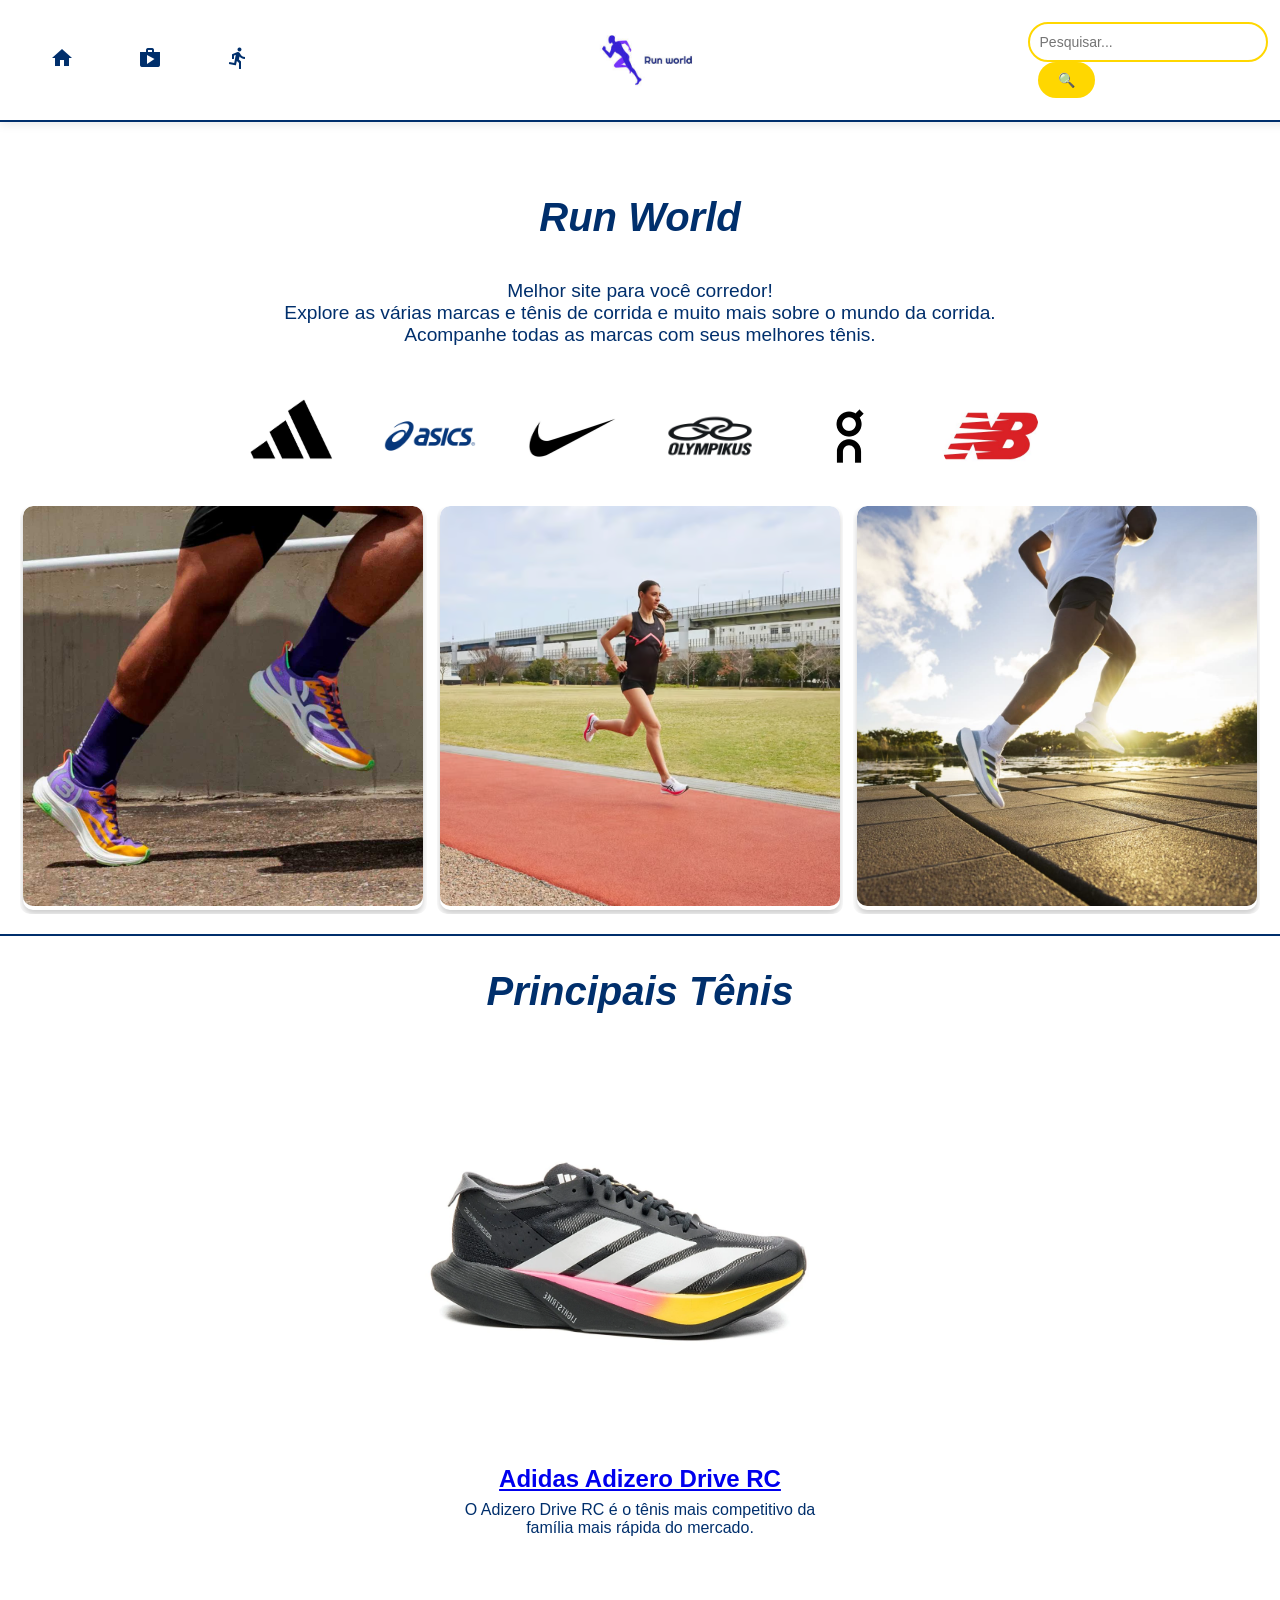
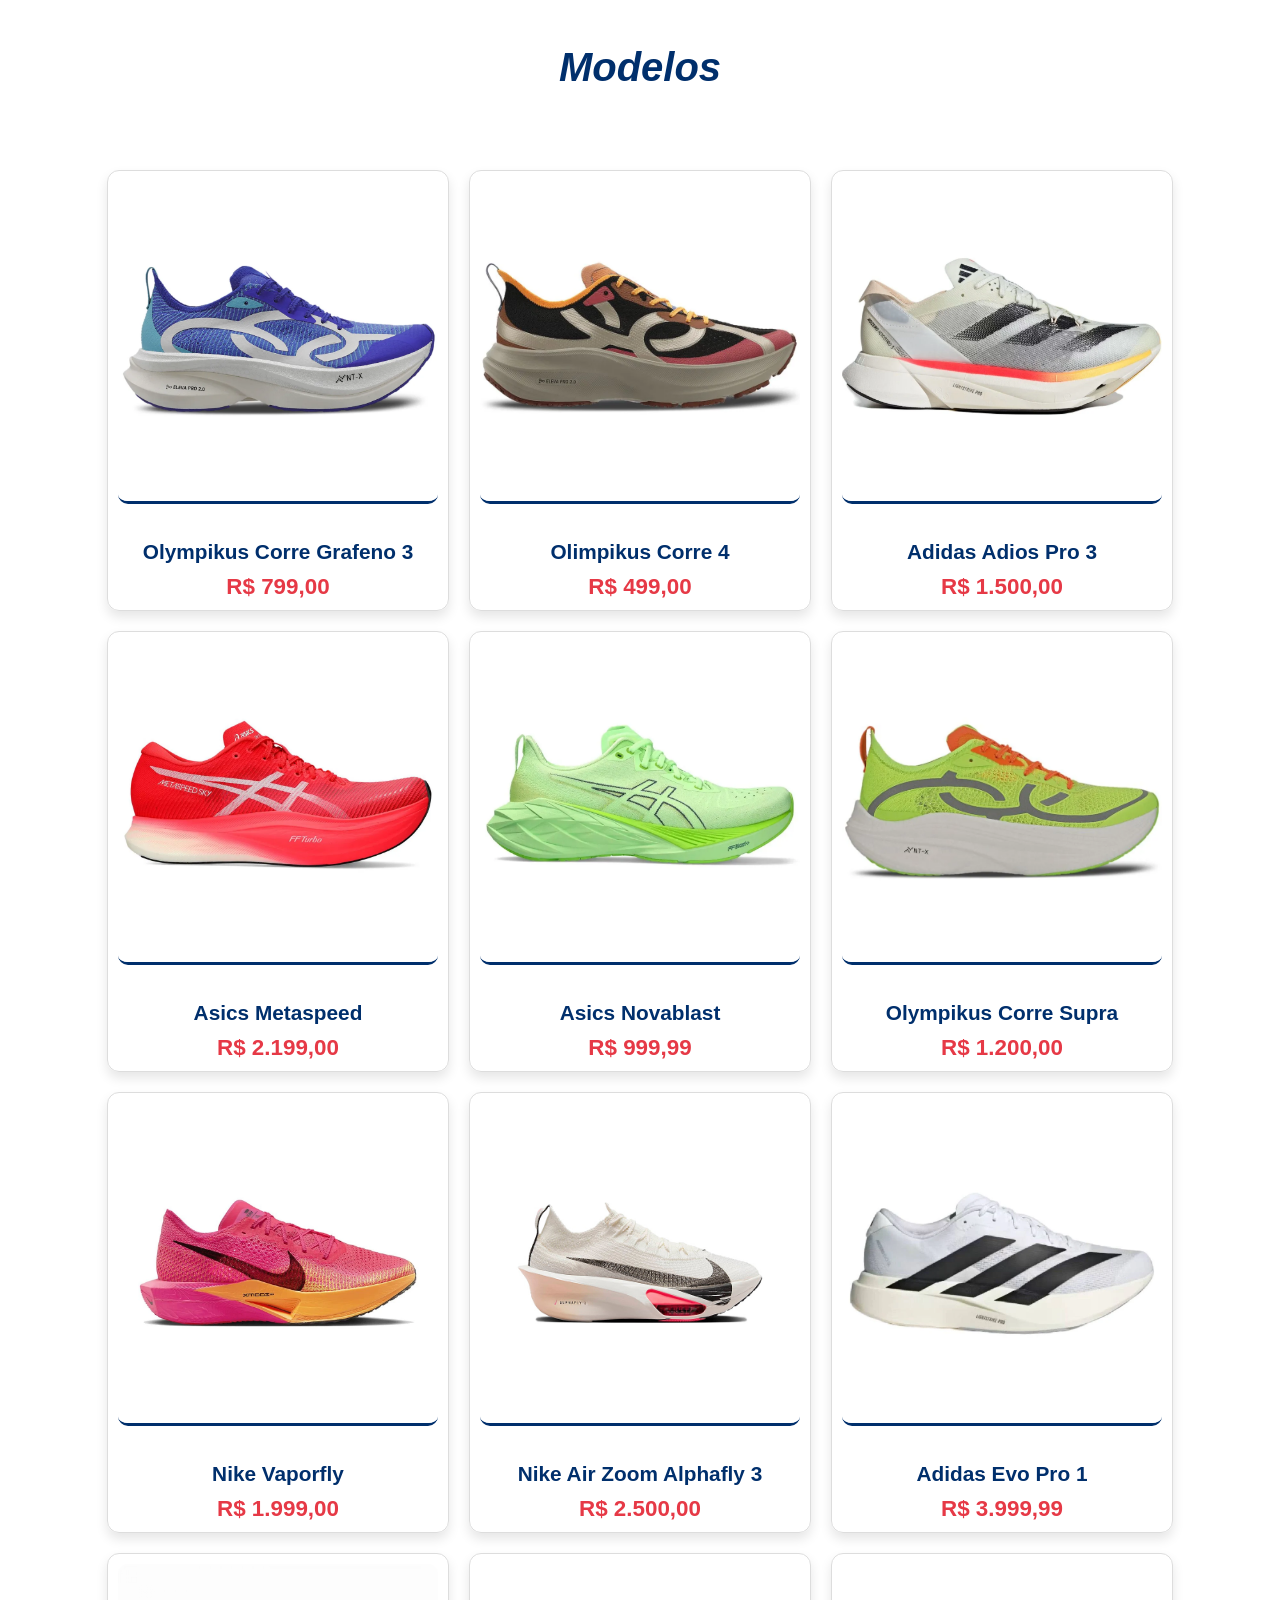
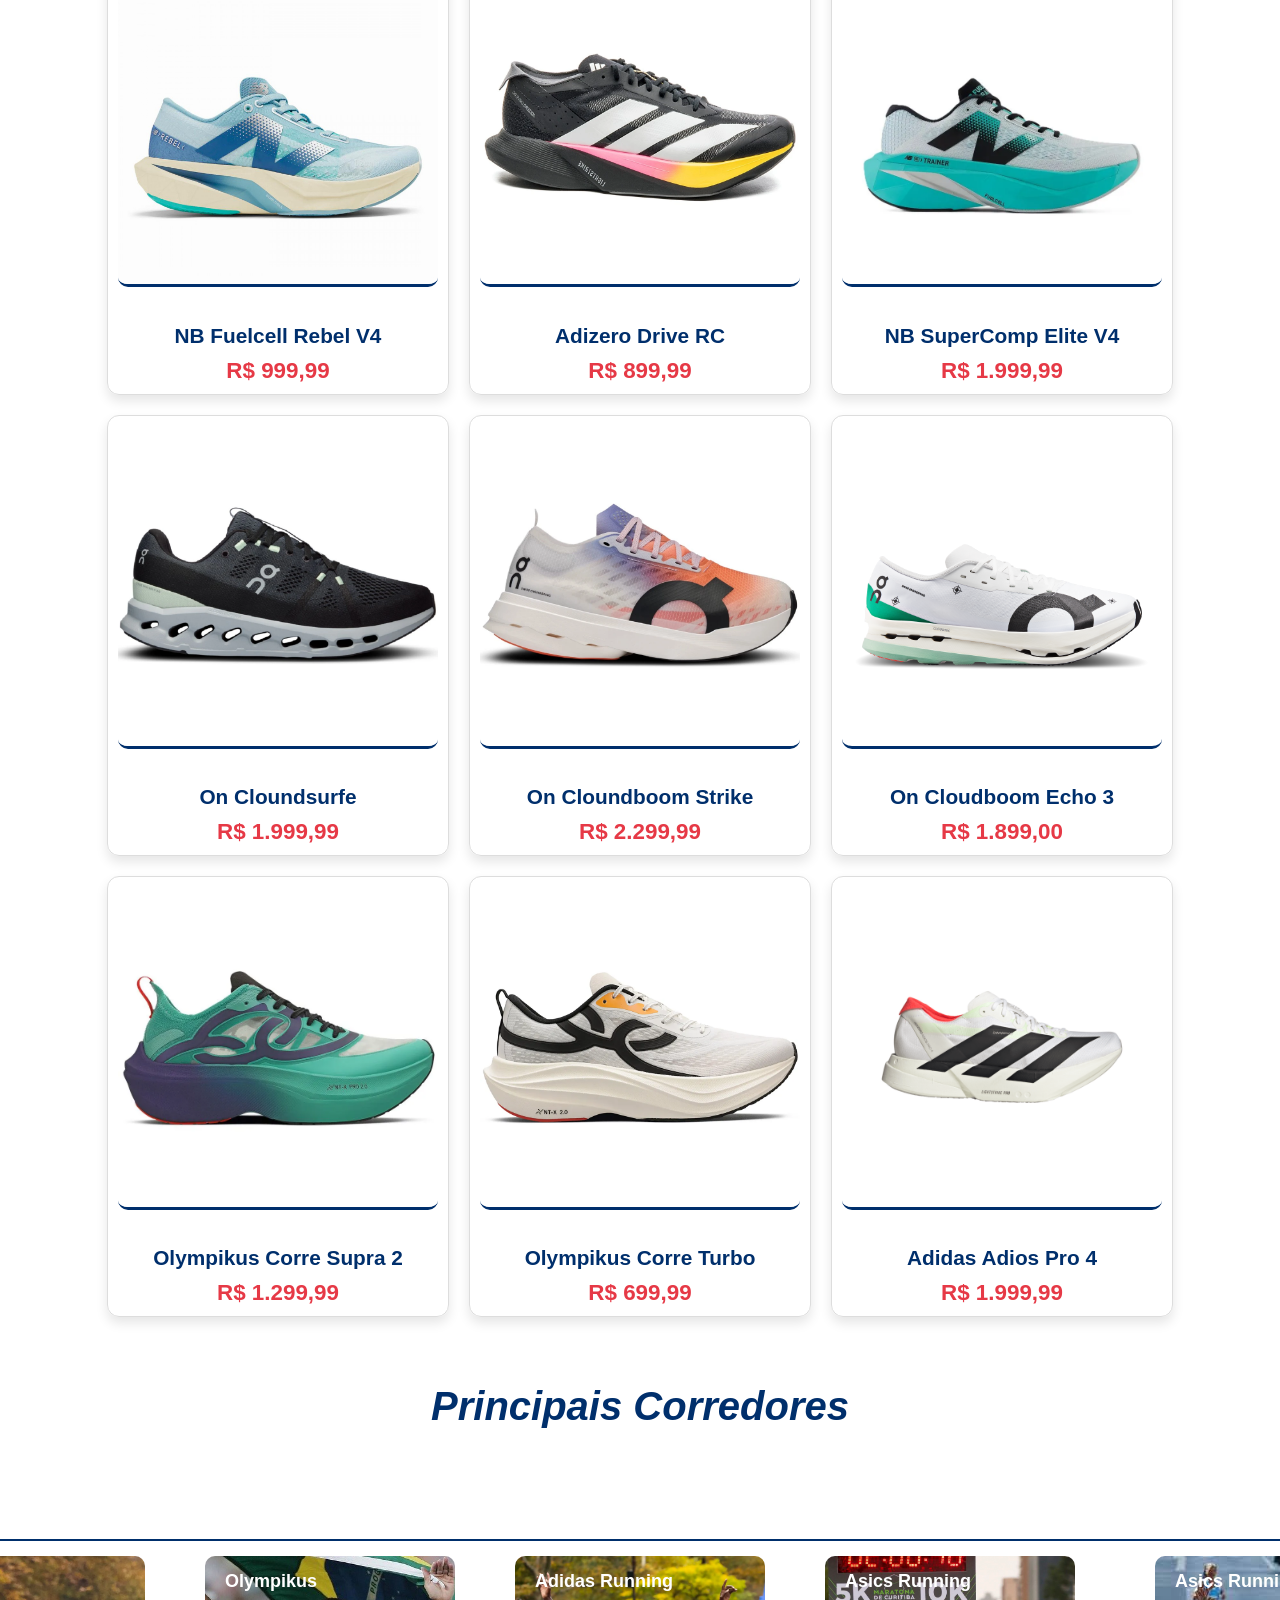
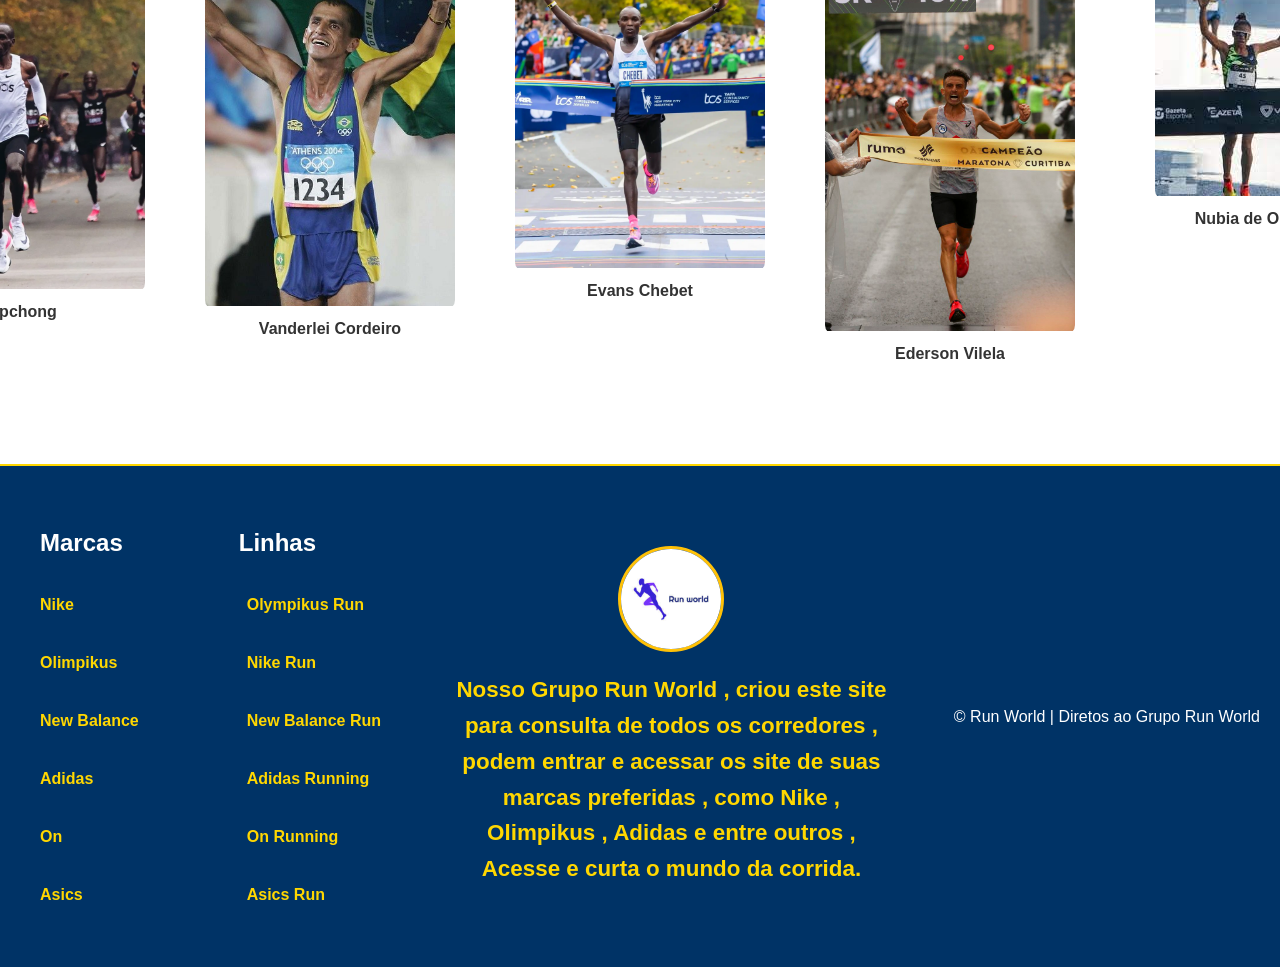
==== index.html @ dcd7c48e "first commit" ====
<!DOCTYPE html>
<html lang="pt-br">
<head>
    <meta charset="UTF-8">
    <meta name="viewport" content="width=device-width, initial-scale=1.0">
    <link rel="shortcut icon" href="IMG/icon.png">
    <link rel="stylesheet" href="CSS/style.css">
    <link href="https://fonts.googleapis.com/icon?family=Material+Icons" rel="stylesheet">
    <title>Run World</title>
</head>
<body>


    <!-------- Header -------->
    <header>
        <nav class="header-nav">
            <ul>
                <li><a href="index.html"><i class="material-icons" title="Home">home</i></a></li>
                <li><a href="index.2.html"><i class="material-icons" title="Marcas">shop</i></a></li>
                <li><a href="index.3.html"><i class="material-icons" title="Run">directions_run</i></a></li>
            </ul>
        </nav>
        <div class="header-logo">
            <a href="index.html"><img src="IMG/Logo.jpg" alt="logo" class="header-logo"></a>
        </div>
        
        <div class="header-search">
            <form action="/search" method="GET" class="search-form">
                <input type="text" name="q" placeholder="Pesquisar..." class="search-input">
                <button type="submit" class="search-button">🔍</button>
            </form>
        </div>
    </header>


    <!---------- Run World --------->
    <main>
        <section id="run-world">
            <div class="run-world">
                <h1><i>Run World</i></h1>
                <p>Melhor site para você corredor!</p>
                <p>Explore as várias marcas e tênis de corrida e muito mais sobre o mundo da corrida.</p> 
                <p>Acompanhe todas as marcas com seus melhores tênis.</p>
                <div class="describ-marc">
                    <img src="IMG/adidas.png" alt="ad">
                    <img src="IMG/asics.png" alt="as">
                    <img src="IMG/nk.jpg" alt="nk">
                    <img src="IMG/olympikus_logo.jpg" alt="ol">
                    <img src="IMG/on.webp" alt="on">
                    <img src="IMG/newb.jpg" alt="nb">
                </div>  
                <div class="brand-images">
                    <a href="https://www.olympikus.com.br/" target="_blank" class="image-link">
                        <div class="image-container">
                            <img src="IMG/olirunning.jpg" alt="Marca 1">
                            <span class="image-text">Olympikus Running</span>
                        </div>
                    </a>

                    <a href="https://www.asics.com.br/" target="_blank" class="image-link">
                        <div class="image-container">
                            <img src="IMG/asicsrunning.avif" alt="Marca 2">
                            <span class="image-text">Asics Running</span>
                        </div>
                    </a>
                
                    <a href="https://www.adidas.com.br/running" target="_blank" class="image-link">
                        <div class="image-container">
                            <img src="IMG/adrunning.jpeg" alt="Marca 3">
                            <span class="image-text">Adidas Running</span>
                        </div>
                    </a>
                </div>
        </section>


        <!------ Carousel ------>
        <section id="mais-vendidos">
            <h1><i>Principais Tênis</i></h1>
            <div class="carousel">
                <div class="slides">
                    <!-- Slide 1 -->
                    <div class="slide">
                        <img src="IMG/cORRE4.jpeg" alt="Tenis 1">
                        <div class="info">
                            <h3><a href="https://www.olympikus.com.br/tenis-corre-4" target="_blank">Olympikus Corre 4</a></h3>
                            <p>A nova versão do queridinho dos brasileiros traz atualizações pra impulsionar a sua corrida.</p>
                        </div>
                    </div>
                    <!-- Slide 2 -->
                    <div class="slide">
                        <img src="IMG/Adizero.avif" alt="Tenis 2">
                        <div class="info">
                            <h3><a href="https://www.adidas.com.br/adizero-running" target="_blank">Adidas Adizero Drive RC</a></h3>
                            <p>O Adizero Drive RC é o tênis mais competitivo da família mais rápida do mercado.</p>
                        </div>
                    </div>
                    <!-- Slide 3 -->
                    <div class="slide">
                        <img src="IMG/nimbus26.jpg" alt="Tenis 3">
                        <div class="info">
                            <h3><a href="https://www.asics.com.br/1011b794-004-tenis-asics-gel-nimbus-26/p" target="_blank">Asics Gel-Nimbus 26</a></h3>
                            <p>Amortecimento avançado e suporte para treinos intensos.</p>
                        </div>
                    </div>
                    <!-- Slide 4 -->
                    <div class="slide">
                        <img src="IMG/vaporfly.webp" alt="Tenis 4">
                        <div class="info">
                            <h3><a href="https://www.nike.com.br/tenis-nike-vaporfly-next-3-masculino-025914.html?cor=5C" target="_blank">Nike Vaporfly 3</a></h3>
                            <p>É sua excelente eficiência de retorno de energia, proporcionada pela combinação da espuma ZoomX com a placa de fibra de carbono.</p>
                        </div>
                    </div>
                    <!-- Slide 5-->
                     <div class="slide">
                        <img src="IMG/clound.webp" alt="Tenis 5">
                        <div class="info">
                           <h3><a href="" target="_blank">On Cloudsurfer</a></h3>
                           <p>A nova CloudTec Phase se contrai em sequência para uma transição suave de amortecimento no tênis Cloudsurfer.</p>
                      </div>
                    </div>
                    <!-- Slide 6-->
                    <div class="slide">
                        <img src="IMG/alphafly.webp" alt="Tenis 6">
                    <div class="info">
                        <h3><a href="https://www.nike.com.br/tenis-nike-air-zoom-alphafly-3-masculino-028312.html?cor=0L" target="_blank">Nike Air Zoom Alphafly 3</a></h3>
                        <p>Ajustado para a velocidade da maratona, o Alphafly 3 ajuda você a ir além do que você pensava ser possível.</p>
                    </div>
                  </div>
                </div>
            </div>


            <!-------- Modelos ------->
            <div class="categoria">
                  <h1><i>Modelos</i></h1>
                  <div class="box">
                  <div class="etapa">
                <div class="item">
                   <a href="https://www.olympikus.com.br/tenis-olympikus-corre-grafeno-3-43245330-3-006/p" target="_blank"><img src="IMG/gra3.webp" alt="Produto6"></a>
                    <h2>Olympikus Corre Grafeno 3</h2>
                    <span class="price">R$ 799,00</span>
                 </div>
                <div class="item">
                    <a href="https://www.olympikus.com.br/tenis-corre-4" target="_blank"><img src="IMG/cORRE4.jpeg" alt="Produto2"></a>
                    <h2>Olimpikus Corre 4</h2>
                    <span class="price">R$ 499,00</span>
                </div>
                <div class="item">
                     <a href="https://www.adidas.com.br/running" target="_blank"><img src="IMG/adios.jpeg" alt="Produto3"></a>
                     <h2>Adidas Adios Pro 3</h2>
                    <span class="price">R$ 1.500,00</span>
                </div>
                <div class="item">
                    <a href="https://www.asics.com.br/1013a123-400/p?utm_source=googleshopping&gad_source=1&gclid=Cj0KCQjwqcO_BhDaARIsACz62vOm0ldyBArOnGP9NxSD_rg_2VA5klU1c1RSsElEYnYOKabB9wIvXL0aAlbsEALw_wcB" target="_blank"><img src="IMG/metasspeed.webp" alt="Produto4"></a>
                    <h2>Asics Metaspeed</h2>
                    <span class="price">R$ 2.199,00</span>
                </div>
                <div class="item">
                    <a href="https://www.asics.com.br/1011b974-401/p?utm_source=googleshopping&gad_source=1&gclid=Cj0KCQjwqcO_BhDaARIsACz62vOctlNfBsrV3ggXFmx7dRmMo9lirH1xwtIYMEJ3Ax7Jtt2vnIXSAYcaAhRNEALw_wcB" target="_blank"><img src="IMG/navoblast.webp" alt="Produto5"></a>
                    <h2>Asics Novablast</h2>
                    <span class="price">R$ 999,99</span>
                </div>
                <div class="item">
                   <a href="https://www.olympikus.com.br/tenis-olympikus-corre-supra-43472319-3-687/p?utm_source=google&utm_medium=cpc&utm_campaign=sitelinkcorresuprapromocional&gad_source=1&gclid=Cj0KCQjwqcO_BhDaARIsACz62vPWGJ6qoE3ZTw7U7yixnlxGnE2SMvx1MyLdFnMvmX77xtANYxxNQ2gaAhRAEALw_wcB" target="_blank"><img src="IMG/supra.webp" alt="Produto5"></a>
                    <h2>Olympikus Corre Supra</h2>
                    <span class="price">R$ 1.200,00</span>
                </div>
                <div class="item">
                    <a href="https://www.nike.com.br/tenis-nike-vaporfly-next-3-masculino-025914.html?cor=51" target="_blank"><img src="IMG/vaporfly.webp" alt="Produto5"></a>
                    <h2>Nike Vaporfly</h2>
                    <span class="price">R$ 1.999,00</span>  
                </div>    
                <div class="item">
                    <a href="https://www.nike.com.br/tenis-nike-air-zoom-alphafly-3-masculino-028312.html?cor=0L" target="_blank"><img src="IMG/alphafly.webp" alt="Produto6"></a>
                    <h2>Nike Air Zoom Alphafly 3</h2>
                    <span class="price">R$ 2.500,00</span>
                  </div>
                <div class="item">
                     <a href="https://www.adidas.com.br/tenis-adizero-adios-pro-evo-1/IH5564.html" target="_blank"><img src="IMG/evopro1.jpg" alt="Produto7"></a>
                     <h2>Adidas Evo Pro 1</h2>
                     <span class="price">R$ 3.999,99</span>
                </div>
                <div class="item">
                    <a href="https://www.newbalance.com.br/lancamento-tenis-corrida-nb-rebel-v4" target="_blank"><img src="IMG/newfuelcell.jpg" alt="Produto8"></a>
                    <h2>NB Fuelcell Rebel V4</a></h2>
                    <span class="price">R$ 999,99</span>
                </div>
                <div class="item">
                    <a href="https://www.adidas.com.br/tenis-adizero-drive-rc/JH5696.html" target="_blank"><img src="IMG/Adizero.avif" alt="Produto9"></a>
                    <h2>Adizero Drive RC</h2>
                    <span class="price">R$ 899,99</span>
                </div>
                <div class="item">
                 <a href="https://www.newbalance.com.br/elite-v4" target="_blank"><img src="IMG/nbsupercomp.webp" alt="Produto10"></a> 
                  <h2>NB SuperComp Elite V4</h2>
                  <span class="price">R$ 1.999,99</span>
                </div>
                <div class="item">
                    <a href="https://www.on.com/pt-br/products/cloudsurfer-2-3mf1012/mens/glacier-ivory-shoes-3MF10123205?utm_source_platform=Google%20Ads&utm_source=google&utm_medium=cpc&utm_campaign=%5Bn%3AShopping%5D%5Bm%3ABR%5D%5Bl%3AEN%5D%5Bi%3ABrand%5D%5Bs%3AShoes%5D%5Bv%3APR%5D&gad_source=1&gclid=Cj0KCQjwqcO_BhDaARIsACz62vPbT1waP3qtXSk07BX7XfFb14wvKfCE-kUTeOKtKQjZre0GZ9ToSXgaAmI5EALw_wcB"target="_blank"><img src="IMG/clound.webp" alt="on"></a>
                    <h2>On Cloundsurfe</h2>
                    <span class="price">R$ 1.999,99</span>
                </div>
                <div class="item">
                    <a href="https://www.on.com/pt-br/products/cloudboom-strike-3me3048/mens/white-black-shoes-3ME30480462?utm_source_platform=Google%20Ads&utm_source=google&utm_medium=cpc&utm_campaign=%5Bn%3AShopping%5D%5Bm%3ABR%5D%5Bl%3AEN%5D%5Bi%3ABrand%5D%5Bs%3AShoes%5D%5Bv%3APR%5D&gad_source=1&gclid=Cj0KCQjwqcO_BhDaARIsACz62vPEhXfkJGgE5bhwRkKRpBfTIONqlhsd1ujfYY_PJpHPjXro0MzxKAgaAkJXEALw_wcB" target="_blank"><img src="IMG/onstrike.webp" alt="on"></a>
                    <h2>On Cloundboom Strike</h2>
                    <span class="price">R$ 2.299,99</span>  
                </div>
                <div class="item">
                    <a href="https://www.velocita.com.br/produto/tenis-on-running-cloudboom-echo-3-masculino-6525?srsltid=AfmBOoohqPFEVWItBIAUWLYZdDJzWAARSbjZYQFYhWStH4TYLMSugmtG" target="_blank"><img src="IMG/echo3.webp" alt="on"></a>
                    <h2>On Cloudboom Echo 3</h2>
                    <span class="price">R$ 1.899,00</span>
                </div>
                <div class="item">
                   <a href="https://www.olympikus.com.br/corre_supra_2" target="_blank"><img src="IMG/corre_supra2.webp" alt="ol"></a>
                   <h2>Olympikus Corre Supra 2</h2>
                   <span class="price">R$ 1.299,99</span>
                </div>
                <div class="item">
                   <a href="https://www.olympikus.com.br/novo_corre_turbo" target="_blank"><img src="IMG/corre_turbo.webp" alt="ol"></a>
                   <h2>Olympikus Corre Turbo</h2>
                   <span class="price">R$ 699,99</span>
                </div>
                <div class="item">
                  <a href="https://www.adidas.com.br/tenis-adizero-adios-pro-4/JR6368.html" target="_blank"><img src="IMG/adios.4.png" alt="ad"></a>
                  <h2>Adidas Adios Pro 4</h2>
                  <span class="price">R$ 1.999,99</span>
                </div>
            </div>   
        </div>
    </div>
</main>


            <!----- Principais Corredores ------>
            <div class="runners-container">
                <h1><i>Principais Corredores</i></h1>
            
                <div class="runners-wrapper">
                    <div class="runners">
                        <div class="img">
                            <a href="https://www.nike.com.br/" target="_blank" class="image-link">
                                <img src="IMG/NikeKipchong.jpg" alt="nk">
                                <span class="text1">Nike Run</span>
                            </a>
                            <p>Kipchong</p>
                        </div>
                    </div>
            
                    <div class="runners">
                        <div class="img">
                            <a href="https://www.olympikus.com.br/" target="_blank" class="image-link">
                                <img src="IMG/vanderlei_cordeiro_olympikus.jpg" alt="ol">
                                <span class="text1">Olympikus</span>
                            </a>
                            <p>Vanderlei Cordeiro</p>
                        </div>
                    </div>
            
                    <div class="runners">
                        <div class="img">
                            <a href="https://www.adidas.com.br/running" target="_blank" class="image-link">
                                <img src="IMG/evansadidas.jpg_large" alt="ad">
                                <span class="text1">Adidas Running</span>
                            </a>
                            <p>Evans Chebet</p>
                        </div>
                    </div>
            
                    <div class="runners">
                        <div class="img">
                            <a href="https://www.asics.com.br/" target="_blank" class="image-link">
                                <img src="IMG/edersonasics.jpg" alt="as">
                                <span class="text1">Asics Running</span>
                            </a>
                            <p>Ederson Vilela</p>
                        </div>
                    </div>
                     
                    <div class="runners">
                        <div class="img">
                            <a href="https://www.asics.com.br/" target="_blank" class="image-link">
                                <img src="IMG/Nubia.jpeg" alt="as">
                                <span class="text1">Asics Running</span>
                            </a>
                            <p>Nubia de Oliveira</p>
                        </div>
                    </div>
                </div>
            </div>
        </section>

        <!-------- Footer --------->
        <footer>
            <div class="links">
                <h2>Marcas</h2>
                <p><a href="https://www.nike.com.br/" target="_blank">Nike</a></p>
                <p><a href="https://www.olympikus.com.br/" target="_blank">Olimpikus</a></p>
                <p><a href="https://www.newbalance.com.br/" target="_blank">New Balance</a></p>
                <p><a href="https://www.adidas.com.br/" target="_blank">Adidas</a></p>
                <p><a href="https://www.on.com/" target="_blank">On</a></p>
                <p><a href="https://www.asics.com.br/" target="_blank">Asics</a></p>
            </div>
            <div class="links2">
               <h2>Linhas</h2>
               <p><a href="https://www.olympikus.com.br/" target="_blank">Olympikus Run</a></p>
               <p><a href="https://www.nike.com.br/" target="_blank">Nike Run</a></p>
               <p><a href="https://www.newbalance.com.br/">New Balance Run</a></p>
               <p><a href="https://www.adidas.com.br/">Adidas Running</a></p>
               <p><a href="https://www.on.com/">On Running</a></p>
               <p><a href="https://www.asics.com.br/">Asics Run</a></p>  
            </div>
               <div class="imgr">
                  <img src="IMG/Logo.jpg" alt="logo">
                  <h2>Nosso Grupo Run World , criou este site para consulta de todos os corredores , 
                    podem entrar e acessar os site de suas marcas preferidas , como Nike , Olimpikus , Adidas e 
                    entre outros , Acesse e curta o mundo da corrida.
                  </h2>
               </div>
               <p>&copy; Run World | Diretos ao Grupo Run World</p>
            </footer>
    </main>
    <script src="JS/script.js"></script>
</body>
</html>
---- CSS/style.css ----
body {
    font-family: Arial, sans-serif;
    margin: 0;
    padding: 0;
    background-color: white;
    color: #002f6c;
    min-height: 100vh;
}

main{
    flex: 1;
}

/* Estilo geral para o header */
header {
    display: flex;
    align-items: center;
    justify-content: space-between;
    padding: 10px 18px;
    background-color: white;
    color: #002f6c;
    border-bottom: 2px solid #002f6c;
    position: sticky; /* Torna o header fixo */
    top: 0; /* Mantém o header no topo */
    left: 0;
    width: 100%; /* Garante que o header cubra toda a largura */
    z-index: 1000; /* Garante que o header fique sobre todos os elementos */
    box-shadow: 0 2px 10px rgba(0, 0, 0, 0.1); /* Adiciona uma leve sombra para destacar o header */
    height: 100px;
}

.header-nav ul {
    list-style: none;
    display: flex;
    justify-content: flex-end; /* Alinha os itens à direita */
    margin: 0;
    padding: 0;
}

.header-nav ul li {
    margin: 0 1rem;
}

.header-nav ul li a {
    text-decoration: none;
    color: #002f6c;
    padding: 0.5rem 1rem;
    font-weight: bold;
    display: block;
    border-radius: 3px;
    transition: background-color 0.3s, color 0.3s;
}

.header-nav ul li a:hover {
    background-color: #002f6c;
    color: #ffd700;
}

.header-logo {
    width: 120px;
    height: 120px;
    border-radius: 40%;
    height: auto;
    margin-right: 15px; /* Espaço entre a imagem e o título */
    vertical-align: middle; /* Alinha a imagem verticalmente com o texto */
}

.search-input {
    padding: 10px;
    font-size: 14px;
    border: 2px solid #ffd700;
    border-radius: 20px;
    outline: none;
    width: 80%;
    max-width: 250px;
    transition: all 0.3s ease;
}

.search-input:focus {
    border-color: #ffffff;
    box-shadow: 0 0 5px rgba(255, 255, 255, 0.5);
}

.search-button {
    padding: 10px 20px;
    margin-left: 10px;
    background-color: #ffd700;
    color: #002f6c;
    font-weight: bold;
    font-size: 14px;
    border: none;
    border-radius: 20px;
    cursor: pointer;
    transition: all 0.3s ease;
}

.search-button:hover {
    background-color: #ffffff;
    color: #002f6c;
    border: 2px solid #ffd700;
}

h1 {
    text-align: center;
}

/* Estilo geral para a div carousel */
.carousel {
    position: relative;
    width: 78%;
    max-width: 430px;
    margin: 2rem auto;
    overflow: hidden;
    border-radius: 10px;
    background-color: #FFF;
}

.slides {
    display: flex;
    transition: transform 0.5s ease-in-out;
    height: 90%;
}

.slide {
    min-width: 100%;
    box-sizing: border-box;
    position: relative;
    text-align: center;
}

.slide img {
    width: 90%;
    height: auto;
    display: block;
}

.info {
    padding: 1rem;
    background-color: #ffffff;
    color: #002f6c;
}

.info h3 {
    margin: 0.5rem 0;
    font-size: 1.5rem;
}

.info p {
    margin: 0.5rem 0;
    font-size: 1rem;
}

.price {
    font-size: 1.25rem;
    font-weight: bold;
    color: #ff4500;
}

/* Estilo geral para a div run world*/
.run-world {
    text-align: center;
    margin-top: 20px;
    padding: 20px;
    background-color: white;
    color: #002f6c;
    border-bottom: 2px solid #002f6c;
}

.run-world h2 {
    font-size: 2rem;
    margin-bottom: 10px;
    font-weight: bold;
}

.run-world p {
    font-size: 1.2rem;
    margin: 0;
}

.brand-images {
    display: flex;
    justify-content: center;
    gap: 10px;
    margin-top: 20px;
}

.brand-images img {
    width: 100%;
    max-width: 450px;
    height: auto;
    opacity: 0;
    transform: translateY(50px);
    transition: opacity 0.6s ease, transform 0.6s ease;
}

.brand-images img.visible {
    opacity: 1;
    transform: translateY(0);
}

.image-container {
    position: relative;
    display: inline-block;
    width: 100%;
    max-width: 400px;
    text-align: center;
    border-radius: 10px;
    overflow: hidden;
    box-shadow: 0px 4px 6px rgba(0, 0, 0, 0.2);
}

.image-container img {
    width: 100%;
    height: auto;
    border-radius: 10px;
    transition: transform 0.3s ease;
}

.image-container:hover img {
    transform: scale(1.1);
}

.image-text {
    position: absolute;
    bottom: 10px;
    left: 50%;
    transform: translateX(-50%);
    background-color: #002f6c;
    color: white;
    padding: 5px 10px;
    border-radius: 5px;
    font-size: 14px;
    text-align: center;
    visibility: hidden;
    transition: visibility 0.3s, opacity 0.3s ease-in-out;
    opacity: 0;
}

.image-container:hover .image-text {
    visibility: visible;
    opacity: 1;
}

.describ-marc {
    display: flex;
    flex-wrap: wrap;
    gap: 40px;
    justify-content: center;
    margin-top: 40px;
}

.describ-marc img {
    border-radius: 50%;
    width: 100px;
    height: auto;
}

/* Estilo geral para o footer */
footer {
    background-color: #003366;  /* Azul escuro */
    color: #fff;  /* Texto branco */
    display: flex;
    justify-content: space-between;
    align-items: center;
    padding: 20px;
    font-family: 'Arial', sans-serif;
    font-size: 16px;
    border-top: 2px solid #ffd700;
}

footer .links {
    display: flex;  /* Flexbox para o layout da coluna */
    flex-direction: column;  /* Organizar os itens em coluna */
    align-items: flex-start;  /* Alinhar os itens à esquerda */
    margin-left: 20px;
}

footer .links p, footer .links a {
    margin: 10px 0;  /* Espaçamento entre os itens */
    display: block;  /* Garantir que os links ocupem toda a largura disponível */
    width: 100%;  /* Garantir que os itens ocupem toda a largura disponível */
    text-align: left;  /* Garantir que o texto fique à esquerda */
}

footer .links2 {
    display: flex;  /* Flexbox para o layout da coluna */
    flex-direction: column;  /* Organizar os itens em coluna */
    align-items: flex-start;  /* Alinhar os itens à esquerda */
    margin-left: 100px;
}

footer .links2 p, footer .links2 a {
    margin: 10px 4px;  /* Espaçamento entre os itens */
    display: block;  /* Garantir que os links ocupem toda a largura disponível */
    width: 110%;  /* Garantir que os itens ocupem toda a largura disponível */
    text-align: left;  /* Garantir que o texto fique à esquerda */
}

footer a {
    color: #ffd700;  /* Amarelo ouro */
    text-decoration: none;
    font-weight: bold;
    transition: color 0.3s ease;
}

footer a:hover {
    color: #1E90FF;  /* Azul claro ao passar o mouse */
    text-decoration: underline;
}

footer .copyright {
    font-size: 14px;
    opacity: 0.8;
    align-self: flex-end;
    margin-right: 20px;
}

.imgr {
    display: flex;
    align-items: center;
    justify-content: center;
    flex-direction: column;
    text-align: center;
    background-color: #003366;
    padding: 30px;
    max-width: 450px;
    margin: 30px auto;
}

.imgr img {
    max-width: 100px;
    height: auto;
    margin-bottom: 20px;
    border-radius: 50%;
    border: 3px solid #ffc107;
}

.imgr h2 {
    font-family: 'Arial', sans-serif;
    color: #ffd700;
    font-size: 1.4rem;
    line-height: 1.6;
    margin: 0;
}

/* Estilo geral para a div categoria */
.categoria {
    display: flex;
    flex-direction: column;
    align-items: center;
    text-align: center;
}

h1 {
    color: #002f6c;
    margin-bottom: 40px;
    font-size: 2.5em;
}

.box {
    width: 85%;
    max-width: 1150px; 
    padding: 40px; 
    background-color:white;
    border-radius: 10px;
}

.etapa {
    display: flex;
    justify-content: center;
    flex-wrap: wrap;
    gap: 20px; /* Mais espaçamento entre os itens */
}

.item {
    width: calc(33.333% - 20px); /* Ajuste para manter 3 itens por linha com espaçamento */
    max-width: 320px; /* Limita o tamanho máximo dos itens */
    border: 1px solid #ddd;
    border-radius: 12px;
    padding: 10px;
    box-shadow: 0 6px 12px rgba(0, 0, 0, 0.1);
    transition: transform 0.3s ease, box-shadow 0.3s ease;
}

.item:hover {
    transform: translateY(-10px); 
    box-shadow: 0 10px 20px rgba(0, 0, 0, 0.15);
}

.item img {
    width: 100%;
    height: auto;
    border-radius: 10px;
    margin-bottom: 15px;
    border-bottom: 3px solid #002f6c;
}

.item h2 {
    font-size: 1.3em;
    color: #002f6c;
    margin-bottom: 10px;
}

.item h2 a {
    text-decoration: none;
    color: inherit;
    transition: color 0.3s;
}

.item h2 a:hover {
    color: #004aad;
}

.item p {
    font-size: 1.1em;
    color: #666;
}

.price {
    display: block;
    font-size: 1.4em;
    color: #e63946;
    font-weight: bold;
    margin-top: 10px;
}

/* Container flex para centralizar e alinhar lado a lado */
.runners-container {
    display: flex;
    flex-direction: column;
    align-items: center;
    gap: 10px;
}

.runners-container h1{
    margin-bottom: 30px;
    text-align: center;
}

.runners-wrapper {
    display: flex;
    justify-content: center;
    gap: 30px;
    margin: 70px;
    border-top: 2px solid #002f6c;
}

.runners {
    display: flex;
    flex-direction: column;
    align-items: center;
    text-align: center;
    padding: 15px;
    border-radius: 10px;
    transition: transform 0.3s ease-in-out;
    width: 250px;
}

.runners:hover {
    transform: scale(1.05);
}

.image-link {
    display: block;
    position: relative;
    overflow: hidden;
    border-radius: 10px;
    width: 100%;
}

.image-link img {
    width: 100%;
    height: auto;
    transition: transform 0.3s ease-in-out;
}

.image-link:hover img {
    transform: scale(1.1);
}

.text1 {
    position: absolute;
    top: 10px;
    left: 10px;
    background-color: transparent;
    color: white;
    font-size: 18px;
    font-weight: bold;
    padding: 5px 10px;
    border-radius: 5px;
}

/* Estilo geral para o botão principal */
.fixed-action-btn {
    position: fixed;
    right: 23px;
    bottom: 23px;
    z-index: 998;
}
  
  /* Estilo do botão principal flutuante */
.fixed-action-btn .btn-floating {
    display: inline-block;
    height: 56px;
    width: 56px;
    position: relative;
    background-color: #002f6c;
    line-height: 56px;
    text-align: center;
    border-radius: 50%;
    box-shadow: 0 2px 5px rgba(0, 0, 0, 0.26);
    transition: all 0.3s ease;
}
  
.fixed-action-btn .btn-floating:hover {
    box-shadow: 0 4px 10px rgba(0, 0, 0, 0.3);
    background-color: #ddd;
}
  
  /* Lista de botões filhos */
.fixed-action-btn ul {
    display: none;
    position: absolute;
    bottom: 70px;
    right: 0;
    list-style: none;
    margin: 0;
    padding: 0;
}
  
/* Ajusta imagens dentro dos botões */
.fixed-action-btn ul li a .circle-img,
.fixed-action-btn > a .circle-img {
    width: 100%; /* Ajusta ao tamanho do botão */
    height: 100%; /* Preenche o botão */
    object-fit: cover; /* Mantém a proporção da imagem */
    border-radius: 50%; /* Faz a imagem ficar circular */
    position: absolute; /* Garante alinhamento correto */
    top: 0;
    left: 0;
}

/* Para garantir a proporção e que os botões fiquem consistentes */
.fixed-action-btn ul li a,
.fixed-action-btn > a {
    position: relative; /* Necessário para alinhar as imagens */
    overflow: hidden; /* Impede que a imagem ultrapasse o botão */
}


.fixed-action-btn:hover ul {
    display: block;
}
  
  /* Botões flutuantes menores */
.fixed-action-btn ul li {
    margin-bottom: 15px;
}
    
.fixed-action-btn ul li .btn-floating {
    height: 40px;
    width: 40px;
    line-height: 40px;
}
  
  /* Cores dos botões menores */
.fixed-action-btn ul li .btn-floating.red {
    background-color: #002f6c;
}
  
.fixed-action-btn ul li .btn-floating.yellow.darken-1 {
    background-color: #002f6c; /* Ajuste o tom de amarelo escuro */
}
  
.fixed-action-btn ul li .btn-floating.green {
    background-color: #002f6c;
}
  
.fixed-action-btn ul li .btn-floating.blue {
    background-color: #002f6c;
}
  
  /* Ícones */
.fixed-action-btn i.material-icons {
    font-size: 24px;
    color: white;
}
  
.runners p {
    font-size: 16px;
    color: #333;
    margin-top: 10px;
    font-weight: bold;
}

/* Estilos gerais para dispositivos móveis */
@media (max-width: 768px) {
    /* Header */
    header {
        padding: 8px 12px;
        height: auto;
    }

    .header-logo {
        width: 80px;
        height: 80px;
    }

    .header-nav ul {
        flex-direction: column;
        align-items: center;
        margin-top: 10px;
    }

    .header-nav ul li {
        margin: 5px 0;
    }

    /* Input de pesquisa */
    .search-input {
        width: 70%;
        max-width: 200px;
        padding: 8px;
        font-size: 12px;
    }

    .search-button {
        padding: 8px 16px;
        font-size: 12px;
    }

    .carousel {
        display: flex;
        overflow-x: auto;
        scroll-snap-type: x mandatory;
        -webkit-overflow-scrolling: touch;
        gap: 16px;
        padding: 10px;
      }
      
      .slides {
        display: flex;
        gap: 16px;
        min-width: max-content;
      }
      
      .slide {
        flex: 0 0 auto;
        scroll-snap-align: start;
        width: 250px; /* ou outro valor que funcione com seu layout */
        height: auto;
      }
      
      .slide img {
        width: 100%;
        height: auto;
        border-radius: 8px;
      }
      
    /* Run World */
    .run-world {
        padding: 10px;
    }

    /* Brand Images */
    .brand-images {
        flex-direction: column;
        align-items: center;
    }

    /* Box */
    .box {
        width: 100%;
        padding: 20px;
    }

    /* Etapa */
    .etapa {
        flex-direction: column;
        align-items: center;
    }

    .item {
        width: 100%; /* Um item por linha */
        margin-bottom: 20px;
    }

    .item img {
        width: 100%;
        height: auto;
    }

    /* Runners */
    .runners-wrapper {
        flex-direction: column;
        margin: 20px;
    }

    .runners {
        width: 100%;
        margin-bottom: 20px;
    }

    /* Fixed Button */
    .fixed-action-btn {
        bottom: 20px;
        right: 20px;
    }

    .fixed-action-btn .btn-floating {
        width: 50px;
        height: 50px;
    }

    .fixed-action-btn ul {
        bottom: 60px;
    }

    /* Footer */
       footer {
        flex-direction: column;
        align-items: center;
        padding: 20px;
    }

    footer .links,
    footer .links2 {
        margin-left: 0;
        align-items: center;
        text-align: center;
    }

    footer .links p,
    footer .links a {
        margin: 5px 0;
    }

    footer .copyright {
        text-align: center;
        margin-top: 15px;
    }

}

/* Para telas menores (celulares em retrato) */
@media (max-width: 480px) {
    /* Ajustes adicionais para telas menores */
    .header-nav ul li a {
        font-size: 14px;
        padding: 8px;
    }

    .search-input {
        width: 60%;
    }

    .search-button {
        padding: 8px 14px;
    }

    .box {
        padding: 15px;
    }

    .item {
        width: 100%;
    }

    .item img {
        width: 100%;
        height: auto;
    }
}
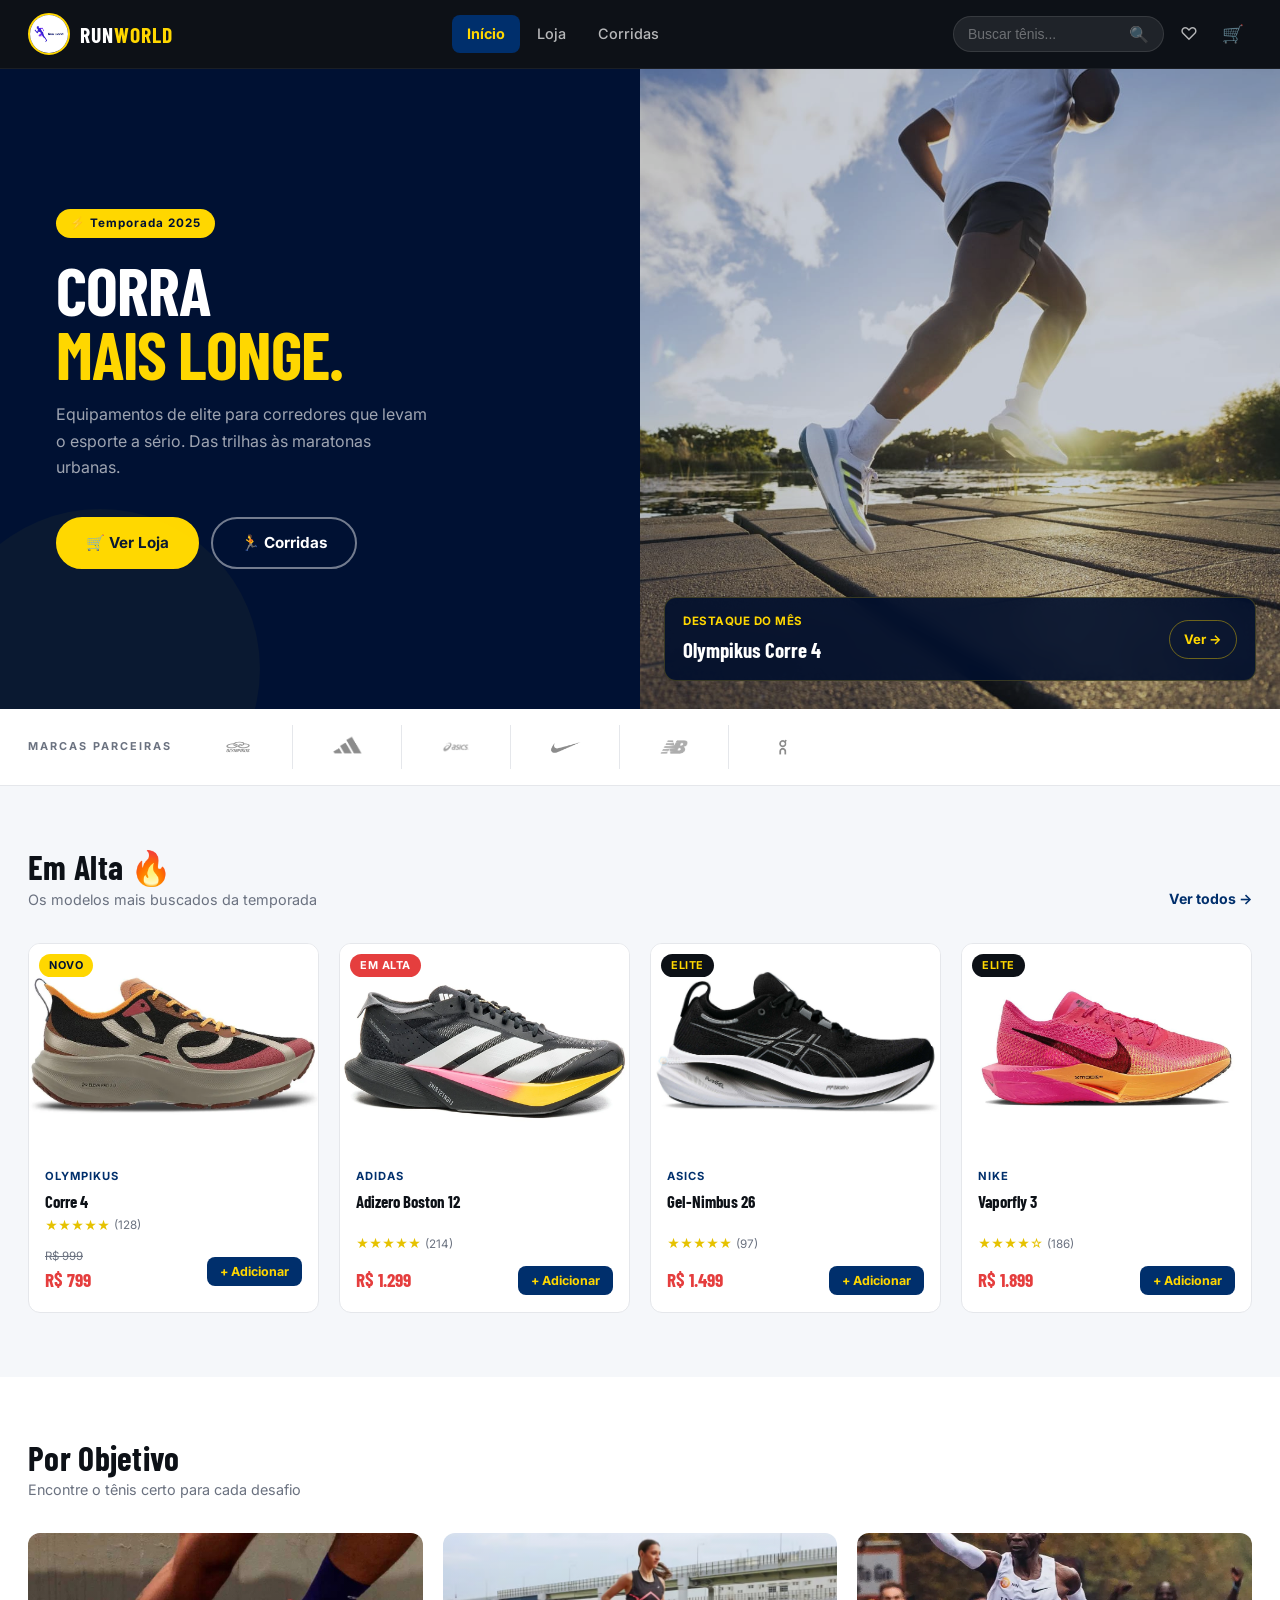
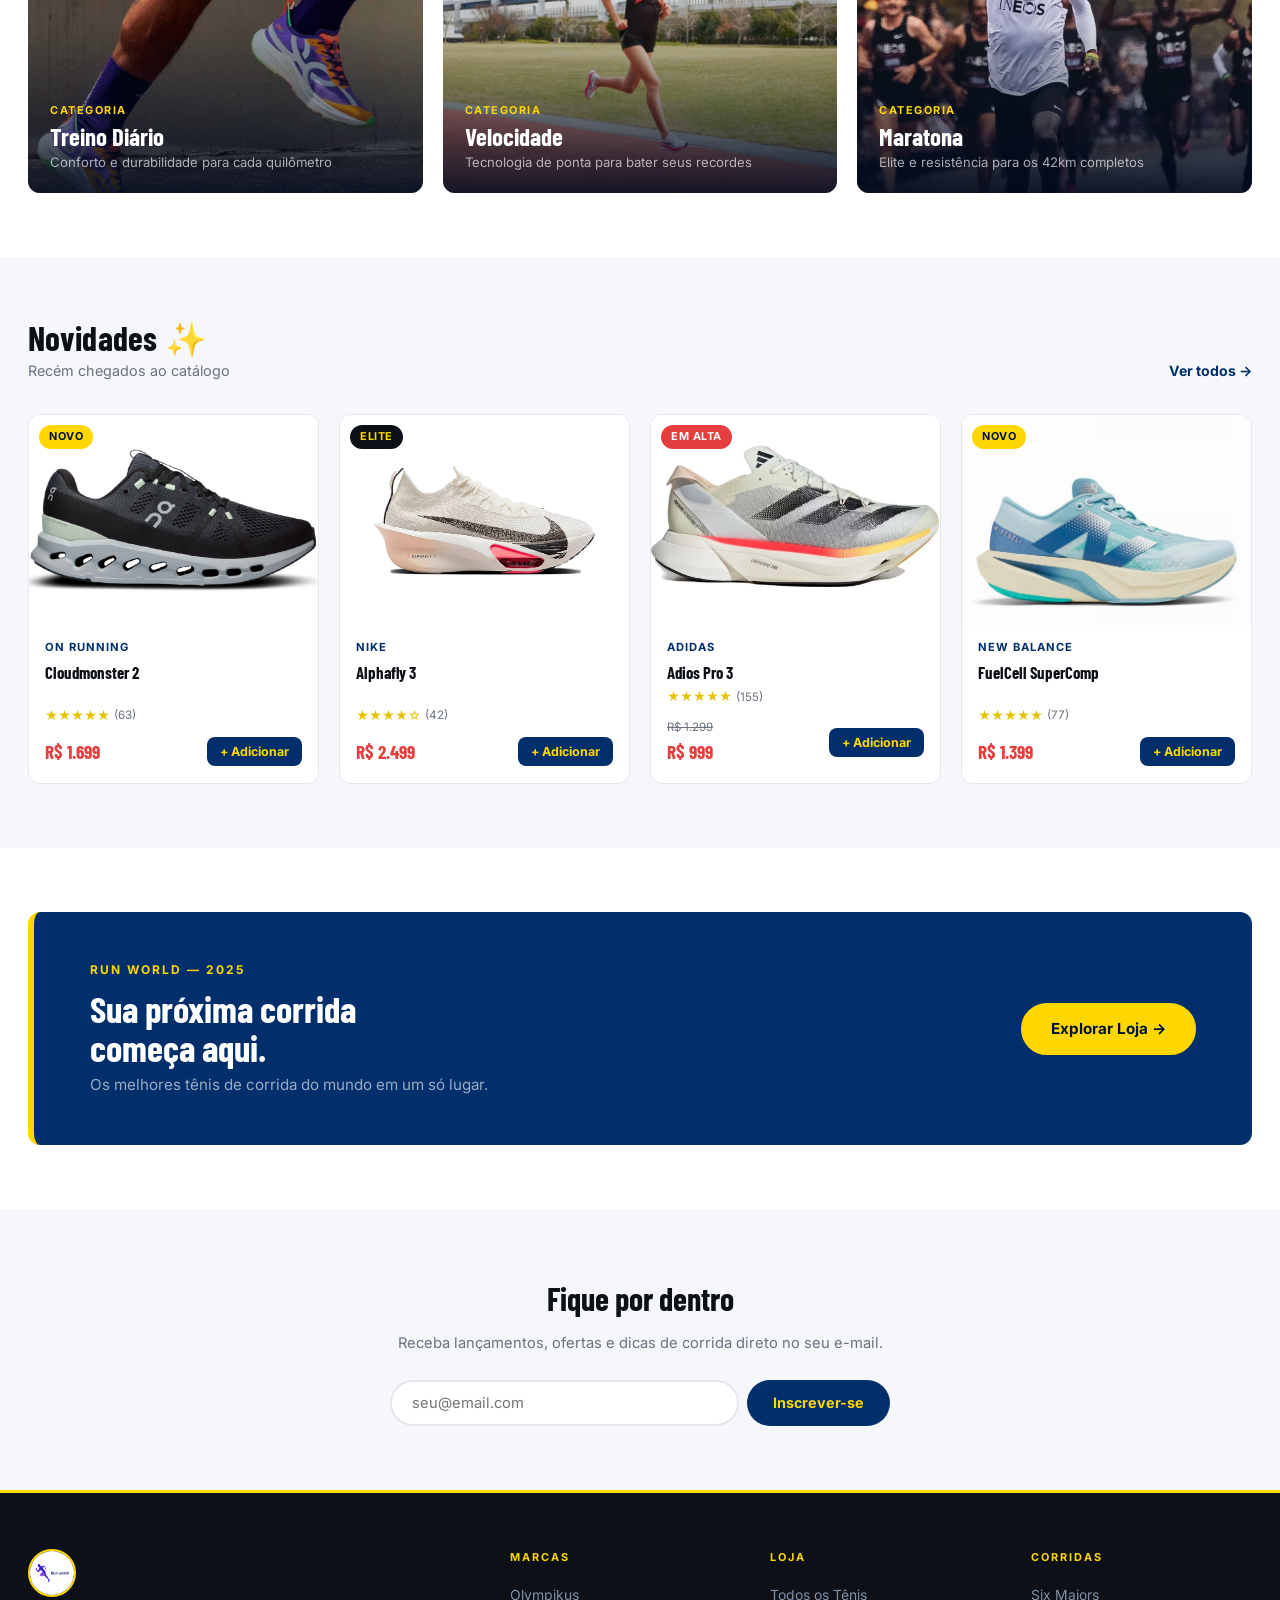
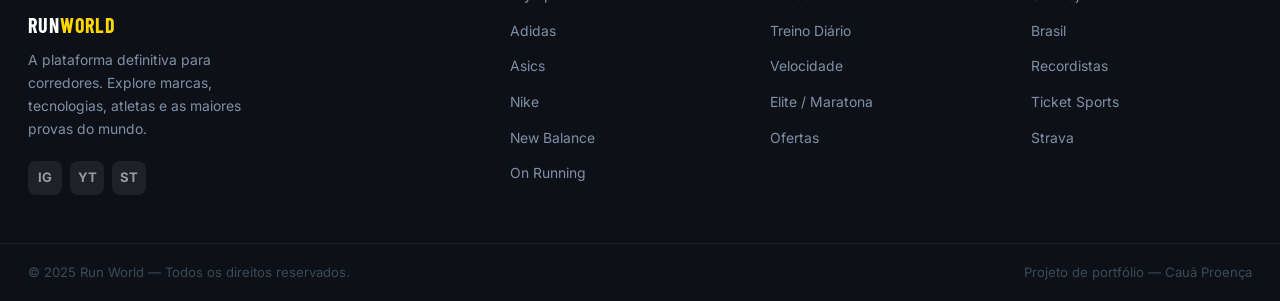
==== commit 8c702411: "feat:Site struture modification" ====
--- a/index.html
+++ b/index.html
@@ -1,325 +1,388 @@
 <!DOCTYPE html>
-<html lang="pt-br">
+<html lang="pt-BR">
 <head>
-    <meta charset="UTF-8">
-    <meta name="viewport" content="width=device-width, initial-scale=1.0">
-    <link rel="shortcut icon" href="IMG/icon.png">
-    <link rel="stylesheet" href="CSS/style.css">
-    <link href="https://fonts.googleapis.com/icon?family=Material+Icons" rel="stylesheet">
-    <title>Run World</title>
+  <meta charset="UTF-8">
+  <meta name="viewport" content="width=device-width, initial-scale=1.0">
+  <title>Run World — Tênis de Corrida</title>
+  <link rel="shortcut icon" href="IMG/icon.png">
+  <link rel="preconnect" href="https://fonts.googleapis.com">
+  <link rel="preconnect" href="https://fonts.gstatic.com" crossorigin>
+  <link href="https://fonts.googleapis.com/css2?family=Barlow+Condensed:wght@400;700&family=Inter:wght@400;500;600;700&display=swap" rel="stylesheet">
+  <link rel="stylesheet" href="CSS/style.css">
 </head>
 <body>
 
-
-    <!-------- Header -------->
-    <header>
-        <nav class="header-nav">
-            <ul>
-                <li><a href="index.html"><i class="material-icons" title="Home">home</i></a></li>
-                <li><a href="index.2.html"><i class="material-icons" title="Marcas">shop</i></a></li>
-                <li><a href="index.3.html"><i class="material-icons" title="Run">directions_run</i></a></li>
-            </ul>
-        </nav>
-        <div class="header-logo">
-            <a href="index.html"><img src="IMG/Logo.jpg" alt="logo" class="header-logo"></a>
-        </div>
-        
-        <div class="header-search">
-            <form action="/search" method="GET" class="search-form">
-                <input type="text" name="q" placeholder="Pesquisar..." class="search-input">
-                <button type="submit" class="search-button">🔍</button>
-            </form>
-        </div>
-    </header>
-
-
-    <!---------- Run World --------->
-    <main>
-        <section id="run-world">
-            <div class="run-world">
-                <h1><i>Run World</i></h1>
-                <p>Melhor site para você corredor!</p>
-                <p>Explore as várias marcas e tênis de corrida e muito mais sobre o mundo da corrida.</p> 
-                <p>Acompanhe todas as marcas com seus melhores tênis.</p>
-                <div class="describ-marc">
-                    <img src="IMG/adidas.png" alt="ad">
-                    <img src="IMG/asics.png" alt="as">
-                    <img src="IMG/nk.jpg" alt="nk">
-                    <img src="IMG/olympikus_logo.jpg" alt="ol">
-                    <img src="IMG/on.webp" alt="on">
-                    <img src="IMG/newb.jpg" alt="nb">
-                </div>  
-                <div class="brand-images">
-                    <a href="https://www.olympikus.com.br/" target="_blank" class="image-link">
-                        <div class="image-container">
-                            <img src="IMG/olirunning.jpg" alt="Marca 1">
-                            <span class="image-text">Olympikus Running</span>
-                        </div>
-                    </a>
-
-                    <a href="https://www.asics.com.br/" target="_blank" class="image-link">
-                        <div class="image-container">
-                            <img src="IMG/asicsrunning.avif" alt="Marca 2">
-                            <span class="image-text">Asics Running</span>
-                        </div>
-                    </a>
-                
-                    <a href="https://www.adidas.com.br/running" target="_blank" class="image-link">
-                        <div class="image-container">
-                            <img src="IMG/adrunning.jpeg" alt="Marca 3">
-                            <span class="image-text">Adidas Running</span>
-                        </div>
-                    </a>
-                </div>
-        </section>
-
-
-        <!------ Carousel ------>
-        <section id="mais-vendidos">
-            <h1><i>Principais Tênis</i></h1>
-            <div class="carousel">
-                <div class="slides">
-                    <!-- Slide 1 -->
-                    <div class="slide">
-                        <img src="IMG/cORRE4.jpeg" alt="Tenis 1">
-                        <div class="info">
-                            <h3><a href="https://www.olympikus.com.br/tenis-corre-4" target="_blank">Olympikus Corre 4</a></h3>
-                            <p>A nova versão do queridinho dos brasileiros traz atualizações pra impulsionar a sua corrida.</p>
-                        </div>
-                    </div>
-                    <!-- Slide 2 -->
-                    <div class="slide">
-                        <img src="IMG/Adizero.avif" alt="Tenis 2">
-                        <div class="info">
-                            <h3><a href="https://www.adidas.com.br/adizero-running" target="_blank">Adidas Adizero Drive RC</a></h3>
-                            <p>O Adizero Drive RC é o tênis mais competitivo da família mais rápida do mercado.</p>
-                        </div>
-                    </div>
-                    <!-- Slide 3 -->
-                    <div class="slide">
-                        <img src="IMG/nimbus26.jpg" alt="Tenis 3">
-                        <div class="info">
-                            <h3><a href="https://www.asics.com.br/1011b794-004-tenis-asics-gel-nimbus-26/p" target="_blank">Asics Gel-Nimbus 26</a></h3>
-                            <p>Amortecimento avançado e suporte para treinos intensos.</p>
-                        </div>
-                    </div>
-                    <!-- Slide 4 -->
-                    <div class="slide">
-                        <img src="IMG/vaporfly.webp" alt="Tenis 4">
-                        <div class="info">
-                            <h3><a href="https://www.nike.com.br/tenis-nike-vaporfly-next-3-masculino-025914.html?cor=5C" target="_blank">Nike Vaporfly 3</a></h3>
-                            <p>É sua excelente eficiência de retorno de energia, proporcionada pela combinação da espuma ZoomX com a placa de fibra de carbono.</p>
-                        </div>
-                    </div>
-                    <!-- Slide 5-->
-                     <div class="slide">
-                        <img src="IMG/clound.webp" alt="Tenis 5">
-                        <div class="info">
-                           <h3><a href="" target="_blank">On Cloudsurfer</a></h3>
-                           <p>A nova CloudTec Phase se contrai em sequência para uma transição suave de amortecimento no tênis Cloudsurfer.</p>
-                      </div>
-                    </div>
-                    <!-- Slide 6-->
-                    <div class="slide">
-                        <img src="IMG/alphafly.webp" alt="Tenis 6">
-                    <div class="info">
-                        <h3><a href="https://www.nike.com.br/tenis-nike-air-zoom-alphafly-3-masculino-028312.html?cor=0L" target="_blank">Nike Air Zoom Alphafly 3</a></h3>
-                        <p>Ajustado para a velocidade da maratona, o Alphafly 3 ajuda você a ir além do que você pensava ser possível.</p>
-                    </div>
-                  </div>
-                </div>
-            </div>
-
-
-            <!-------- Modelos ------->
-            <div class="categoria">
-                  <h1><i>Modelos</i></h1>
-                  <div class="box">
-                  <div class="etapa">
-                <div class="item">
-                   <a href="https://www.olympikus.com.br/tenis-olympikus-corre-grafeno-3-43245330-3-006/p" target="_blank"><img src="IMG/gra3.webp" alt="Produto6"></a>
-                    <h2>Olympikus Corre Grafeno 3</h2>
-                    <span class="price">R$ 799,00</span>
-                 </div>
-                <div class="item">
-                    <a href="https://www.olympikus.com.br/tenis-corre-4" target="_blank"><img src="IMG/cORRE4.jpeg" alt="Produto2"></a>
-                    <h2>Olimpikus Corre 4</h2>
-                    <span class="price">R$ 499,00</span>
-                </div>
-                <div class="item">
-                     <a href="https://www.adidas.com.br/running" target="_blank"><img src="IMG/adios.jpeg" alt="Produto3"></a>
-                     <h2>Adidas Adios Pro 3</h2>
-                    <span class="price">R$ 1.500,00</span>
-                </div>
-                <div class="item">
-                    <a href="https://www.asics.com.br/1013a123-400/p?utm_source=googleshopping&gad_source=1&gclid=Cj0KCQjwqcO_BhDaARIsACz62vOm0ldyBArOnGP9NxSD_rg_2VA5klU1c1RSsElEYnYOKabB9wIvXL0aAlbsEALw_wcB" target="_blank"><img src="IMG/metasspeed.webp" alt="Produto4"></a>
-                    <h2>Asics Metaspeed</h2>
-                    <span class="price">R$ 2.199,00</span>
-                </div>
-                <div class="item">
-                    <a href="https://www.asics.com.br/1011b974-401/p?utm_source=googleshopping&gad_source=1&gclid=Cj0KCQjwqcO_BhDaARIsACz62vOctlNfBsrV3ggXFmx7dRmMo9lirH1xwtIYMEJ3Ax7Jtt2vnIXSAYcaAhRNEALw_wcB" target="_blank"><img src="IMG/navoblast.webp" alt="Produto5"></a>
-                    <h2>Asics Novablast</h2>
-                    <span class="price">R$ 999,99</span>
-                </div>
-                <div class="item">
-                   <a href="https://www.olympikus.com.br/tenis-olympikus-corre-supra-43472319-3-687/p?utm_source=google&utm_medium=cpc&utm_campaign=sitelinkcorresuprapromocional&gad_source=1&gclid=Cj0KCQjwqcO_BhDaARIsACz62vPWGJ6qoE3ZTw7U7yixnlxGnE2SMvx1MyLdFnMvmX77xtANYxxNQ2gaAhRAEALw_wcB" target="_blank"><img src="IMG/supra.webp" alt="Produto5"></a>
-                    <h2>Olympikus Corre Supra</h2>
-                    <span class="price">R$ 1.200,00</span>
-                </div>
-                <div class="item">
-                    <a href="https://www.nike.com.br/tenis-nike-vaporfly-next-3-masculino-025914.html?cor=51" target="_blank"><img src="IMG/vaporfly.webp" alt="Produto5"></a>
-                    <h2>Nike Vaporfly</h2>
-                    <span class="price">R$ 1.999,00</span>  
-                </div>    
-                <div class="item">
-                    <a href="https://www.nike.com.br/tenis-nike-air-zoom-alphafly-3-masculino-028312.html?cor=0L" target="_blank"><img src="IMG/alphafly.webp" alt="Produto6"></a>
-                    <h2>Nike Air Zoom Alphafly 3</h2>
-                    <span class="price">R$ 2.500,00</span>
-                  </div>
-                <div class="item">
-                     <a href="https://www.adidas.com.br/tenis-adizero-adios-pro-evo-1/IH5564.html" target="_blank"><img src="IMG/evopro1.jpg" alt="Produto7"></a>
-                     <h2>Adidas Evo Pro 1</h2>
-                     <span class="price">R$ 3.999,99</span>
-                </div>
-                <div class="item">
-                    <a href="https://www.newbalance.com.br/lancamento-tenis-corrida-nb-rebel-v4" target="_blank"><img src="IMG/newfuelcell.jpg" alt="Produto8"></a>
-                    <h2>NB Fuelcell Rebel V4</a></h2>
-                    <span class="price">R$ 999,99</span>
-                </div>
-                <div class="item">
-                    <a href="https://www.adidas.com.br/tenis-adizero-drive-rc/JH5696.html" target="_blank"><img src="IMG/Adizero.avif" alt="Produto9"></a>
-                    <h2>Adizero Drive RC</h2>
-                    <span class="price">R$ 899,99</span>
-                </div>
-                <div class="item">
-                 <a href="https://www.newbalance.com.br/elite-v4" target="_blank"><img src="IMG/nbsupercomp.webp" alt="Produto10"></a> 
-                  <h2>NB SuperComp Elite V4</h2>
-                  <span class="price">R$ 1.999,99</span>
-                </div>
-                <div class="item">
-                    <a href="https://www.on.com/pt-br/products/cloudsurfer-2-3mf1012/mens/glacier-ivory-shoes-3MF10123205?utm_source_platform=Google%20Ads&utm_source=google&utm_medium=cpc&utm_campaign=%5Bn%3AShopping%5D%5Bm%3ABR%5D%5Bl%3AEN%5D%5Bi%3ABrand%5D%5Bs%3AShoes%5D%5Bv%3APR%5D&gad_source=1&gclid=Cj0KCQjwqcO_BhDaARIsACz62vPbT1waP3qtXSk07BX7XfFb14wvKfCE-kUTeOKtKQjZre0GZ9ToSXgaAmI5EALw_wcB"target="_blank"><img src="IMG/clound.webp" alt="on"></a>
-                    <h2>On Cloundsurfe</h2>
-                    <span class="price">R$ 1.999,99</span>
-                </div>
-                <div class="item">
-                    <a href="https://www.on.com/pt-br/products/cloudboom-strike-3me3048/mens/white-black-shoes-3ME30480462?utm_source_platform=Google%20Ads&utm_source=google&utm_medium=cpc&utm_campaign=%5Bn%3AShopping%5D%5Bm%3ABR%5D%5Bl%3AEN%5D%5Bi%3ABrand%5D%5Bs%3AShoes%5D%5Bv%3APR%5D&gad_source=1&gclid=Cj0KCQjwqcO_BhDaARIsACz62vPEhXfkJGgE5bhwRkKRpBfTIONqlhsd1ujfYY_PJpHPjXro0MzxKAgaAkJXEALw_wcB" target="_blank"><img src="IMG/onstrike.webp" alt="on"></a>
-                    <h2>On Cloundboom Strike</h2>
-                    <span class="price">R$ 2.299,99</span>  
-                </div>
-                <div class="item">
-                    <a href="https://www.velocita.com.br/produto/tenis-on-running-cloudboom-echo-3-masculino-6525?srsltid=AfmBOoohqPFEVWItBIAUWLYZdDJzWAARSbjZYQFYhWStH4TYLMSugmtG" target="_blank"><img src="IMG/echo3.webp" alt="on"></a>
-                    <h2>On Cloudboom Echo 3</h2>
-                    <span class="price">R$ 1.899,00</span>
-                </div>
-                <div class="item">
-                   <a href="https://www.olympikus.com.br/corre_supra_2" target="_blank"><img src="IMG/corre_supra2.webp" alt="ol"></a>
-                   <h2>Olympikus Corre Supra 2</h2>
-                   <span class="price">R$ 1.299,99</span>
-                </div>
-                <div class="item">
-                   <a href="https://www.olympikus.com.br/novo_corre_turbo" target="_blank"><img src="IMG/corre_turbo.webp" alt="ol"></a>
-                   <h2>Olympikus Corre Turbo</h2>
-                   <span class="price">R$ 699,99</span>
-                </div>
-                <div class="item">
-                  <a href="https://www.adidas.com.br/tenis-adizero-adios-pro-4/JR6368.html" target="_blank"><img src="IMG/adios.4.png" alt="ad"></a>
-                  <h2>Adidas Adios Pro 4</h2>
-                  <span class="price">R$ 1.999,99</span>
-                </div>
-            </div>   
-        </div>
-    </div>
+<header class="site-header">
+  <div class="header-inner">
+    <a href="index.html" class="header-logo">
+      <img src="IMG/Logo.jpg" alt="Run World">
+      <span class="logo-text">RUN<span>WORLD</span></span>
+    </a>
+    <nav class="header-nav">
+      <ul>
+        <li><a href="index.html" class="active">Início</a></li>
+        <li><a href="index.2.html">Loja</a></li>
+        <li><a href="index.3.html">Corridas</a></li>
+      </ul>
+    </nav>
+    <div class="header-actions">
+      <form class="header-search-form" action="#" onsubmit="return false">
+        <input type="text" placeholder="Buscar tênis..." aria-label="Buscar">
+        <button type="submit" aria-label="Buscar">&#128269;</button>
+      </form>
+      <a href="#" class="icon-btn" aria-label="Wishlist">&#9825;</a>
+      <a href="index.2.html" class="icon-btn" aria-label="Carrinho">
+        &#128722;
+        <span class="cart-count" style="display:none">0</span>
+      </a>
+      <button class="hamburger" aria-label="Menu">
+        <span></span><span></span><span></span>
+      </button>
+    </div>
+  </div>
+</header>
+
+<nav class="mobile-nav" aria-label="Navegação mobile">
+  <a href="index.html" class="active">&#127968; Início</a>
+  <a href="index.2.html">&#128722; Loja</a>
+  <a href="index.3.html">&#127939; Corridas</a>
+</nav>
+
+<main>
+
+  <!-- HERO -->
+  <section class="hero">
+    <div class="hero-content">
+      <span class="hero-tag">&#9889; Temporada 2025</span>
+      <h1 class="hero-title">
+        CORRA
+        <span class="accent">MAIS LONGE.</span>
+      </h1>
+      <p class="hero-subtitle">Equipamentos de elite para corredores que levam o esporte a sério. Das trilhas às maratonas urbanas.</p>
+      <div class="hero-btns">
+        <a href="index.2.html" class="btn btn-primary">&#128722; Ver Loja</a>
+        <a href="index.3.html" class="btn btn-outline">&#127939; Corridas</a>
+      </div>
+    </div>
+    <div class="hero-img">
+      <img src="IMG/adrunning.jpeg" alt="Corredor em ação">
+      <div class="hero-img-badge">
+        <div>
+          <div class="badge-shoe-name">DESTAQUE DO MÊS</div>
+          <div class="badge-shoe-price">Olympikus Corre 4</div>
+        </div>
+        <a href="index.2.html" class="badge-link">Ver →</a>
+      </div>
+    </div>
+  </section>
+
+  <!-- BRAND STRIP -->
+  <div class="brand-strip">
+    <div class="brand-strip-inner">
+      <span class="brand-strip-label">MARCAS PARCEIRAS</span>
+      <div class="brand-logos">
+        <div class="brand-logo-item"><img src="IMG/olympikus_logo.jpg" alt="Olympikus"></div>
+        <div class="brand-logo-item"><img src="IMG/adidas.png" alt="Adidas"></div>
+        <div class="brand-logo-item"><img src="IMG/asics.png" alt="Asics"></div>
+        <div class="brand-logo-item"><img src="IMG/nk.jpg" alt="Nike"></div>
+        <div class="brand-logo-item"><img src="IMG/newb.jpg" alt="New Balance"></div>
+        <div class="brand-logo-item"><img src="IMG/on.webp" alt="On Running"></div>
+      </div>
+    </div>
+  </div>
+
+  <!-- EM ALTA -->
+  <section class="section section-gray">
+    <div class="section-inner">
+      <div class="section-head">
+        <div>
+          <h2>Em Alta &#128293;</h2>
+          <p>Os modelos mais buscados da temporada</p>
+        </div>
+        <a href="index.2.html" class="see-all">Ver todos &#8594;</a>
+      </div>
+      <div class="products-grid">
+
+        <article class="product-card fade-up" data-brand="olympikus" data-price="799" data-type="velocidade">
+          <div class="card-img-wrap">
+            <img src="IMG/cORRE4.jpeg" alt="Olympikus Corre 4" loading="lazy">
+            <span class="card-badge badge-new">NOVO</span>
+            <button class="wishlist-btn" aria-label="Favoritar">&#9825;</button>
+          </div>
+          <div class="card-body">
+            <div class="card-brand">Olympikus</div>
+            <div class="card-name">Corre 4</div>
+            <div class="card-rating">&#9733;&#9733;&#9733;&#9733;&#9733; <span>(128)</span></div>
+            <div class="card-footer">
+              <div class="card-price"><span class="old-price">R$ 999</span>R$ 799</div>
+              <button class="btn-add">+ Adicionar</button>
+            </div>
+          </div>
+        </article>
+
+        <article class="product-card fade-up" data-brand="adidas" data-price="1299" data-type="velocidade">
+          <div class="card-img-wrap">
+            <img src="IMG/Adizero.avif" alt="Adidas Adizero Boston 12" loading="lazy">
+            <span class="card-badge badge-hot">EM ALTA</span>
+            <button class="wishlist-btn" aria-label="Favoritar">&#9825;</button>
+          </div>
+          <div class="card-body">
+            <div class="card-brand">Adidas</div>
+            <div class="card-name">Adizero Boston 12</div>
+            <div class="card-rating">&#9733;&#9733;&#9733;&#9733;&#9733; <span>(214)</span></div>
+            <div class="card-footer">
+              <div class="card-price">R$ 1.299</div>
+              <button class="btn-add">+ Adicionar</button>
+            </div>
+          </div>
+        </article>
+
+        <article class="product-card fade-up" data-brand="asics" data-price="1499" data-type="conforto">
+          <div class="card-img-wrap">
+            <img src="IMG/nimbus26.jpg" alt="Asics Gel-Nimbus 26" loading="lazy">
+            <span class="card-badge badge-elite">ELITE</span>
+            <button class="wishlist-btn" aria-label="Favoritar">&#9825;</button>
+          </div>
+          <div class="card-body">
+            <div class="card-brand">Asics</div>
+            <div class="card-name">Gel-Nimbus 26</div>
+            <div class="card-rating">&#9733;&#9733;&#9733;&#9733;&#9733; <span>(97)</span></div>
+            <div class="card-footer">
+              <div class="card-price">R$ 1.499</div>
+              <button class="btn-add">+ Adicionar</button>
+            </div>
+          </div>
+        </article>
+
+        <article class="product-card fade-up" data-brand="nike" data-price="1899" data-type="elite">
+          <div class="card-img-wrap">
+            <img src="IMG/vaporfly.webp" alt="Nike Vaporfly 3" loading="lazy">
+            <span class="card-badge badge-elite">ELITE</span>
+            <button class="wishlist-btn" aria-label="Favoritar">&#9825;</button>
+          </div>
+          <div class="card-body">
+            <div class="card-brand">Nike</div>
+            <div class="card-name">Vaporfly 3</div>
+            <div class="card-rating">&#9733;&#9733;&#9733;&#9733;&#9734; <span>(186)</span></div>
+            <div class="card-footer">
+              <div class="card-price">R$ 1.899</div>
+              <button class="btn-add">+ Adicionar</button>
+            </div>
+          </div>
+        </article>
+
+      </div>
+    </div>
+  </section>
+
+  <!-- POR OBJETIVO -->
+  <section class="section section-white">
+    <div class="section-inner">
+      <div class="section-head">
+        <div>
+          <h2>Por Objetivo</h2>
+          <p>Encontre o tênis certo para cada desafio</p>
+        </div>
+      </div>
+      <div class="category-banners">
+        <a href="index.2.html" class="cat-banner fade-up">
+          <img src="IMG/olirunning.jpg" alt="Treino Diário" loading="lazy">
+          <div class="cat-overlay"></div>
+          <div class="cat-content">
+            <div class="cat-tag">Categoria</div>
+            <div class="cat-title">Treino Diário</div>
+            <div class="cat-sub">Conforto e durabilidade para cada quilômetro</div>
+          </div>
+          <div class="cat-arrow">&#8594;</div>
+        </a>
+        <a href="index.2.html" class="cat-banner fade-up">
+          <img src="IMG/asicsrunning.avif" alt="Velocidade" loading="lazy">
+          <div class="cat-overlay"></div>
+          <div class="cat-content">
+            <div class="cat-tag">Categoria</div>
+            <div class="cat-title">Velocidade</div>
+            <div class="cat-sub">Tecnologia de ponta para bater seus recordes</div>
+          </div>
+          <div class="cat-arrow">&#8594;</div>
+        </a>
+        <a href="index.2.html" class="cat-banner fade-up">
+          <img src="IMG/NikeKipchong.jpg" alt="Maratona" loading="lazy">
+          <div class="cat-overlay"></div>
+          <div class="cat-content">
+            <div class="cat-tag">Categoria</div>
+            <div class="cat-title">Maratona</div>
+            <div class="cat-sub">Elite e resistência para os 42km completos</div>
+          </div>
+          <div class="cat-arrow">&#8594;</div>
+        </a>
+      </div>
+    </div>
+  </section>
+
+  <!-- NOVIDADES -->
+  <section class="section section-gray">
+    <div class="section-inner">
+      <div class="section-head">
+        <div>
+          <h2>Novidades &#10024;</h2>
+          <p>Recém chegados ao catálogo</p>
+        </div>
+        <a href="index.2.html" class="see-all">Ver todos &#8594;</a>
+      </div>
+      <div class="products-grid">
+
+        <article class="product-card fade-up" data-brand="on" data-price="1699" data-type="corrida">
+          <div class="card-img-wrap">
+            <img src="IMG/clound.webp" alt="On Cloudmonster 2" loading="lazy">
+            <span class="card-badge badge-new">NOVO</span>
+            <button class="wishlist-btn" aria-label="Favoritar">&#9825;</button>
+          </div>
+          <div class="card-body">
+            <div class="card-brand">On Running</div>
+            <div class="card-name">Cloudmonster 2</div>
+            <div class="card-rating">&#9733;&#9733;&#9733;&#9733;&#9733; <span>(63)</span></div>
+            <div class="card-footer">
+              <div class="card-price">R$ 1.699</div>
+              <button class="btn-add">+ Adicionar</button>
+            </div>
+          </div>
+        </article>
+
+        <article class="product-card fade-up" data-brand="nike" data-price="2499" data-type="elite">
+          <div class="card-img-wrap">
+            <img src="IMG/alphafly.webp" alt="Nike Alphafly 3" loading="lazy">
+            <span class="card-badge badge-elite">ELITE</span>
+            <button class="wishlist-btn" aria-label="Favoritar">&#9825;</button>
+          </div>
+          <div class="card-body">
+            <div class="card-brand">Nike</div>
+            <div class="card-name">Alphafly 3</div>
+            <div class="card-rating">&#9733;&#9733;&#9733;&#9733;&#9734; <span>(42)</span></div>
+            <div class="card-footer">
+              <div class="card-price">R$ 2.499</div>
+              <button class="btn-add">+ Adicionar</button>
+            </div>
+          </div>
+        </article>
+
+        <article class="product-card fade-up" data-brand="adidas" data-price="999" data-type="treino">
+          <div class="card-img-wrap">
+            <img src="IMG/adios.jpeg" alt="Adidas Adios Pro 3" loading="lazy">
+            <span class="card-badge badge-hot">EM ALTA</span>
+            <button class="wishlist-btn" aria-label="Favoritar">&#9825;</button>
+          </div>
+          <div class="card-body">
+            <div class="card-brand">Adidas</div>
+            <div class="card-name">Adios Pro 3</div>
+            <div class="card-rating">&#9733;&#9733;&#9733;&#9733;&#9733; <span>(155)</span></div>
+            <div class="card-footer">
+              <div class="card-price"><span class="old-price">R$ 1.299</span>R$ 999</div>
+              <button class="btn-add">+ Adicionar</button>
+            </div>
+          </div>
+        </article>
+
+        <article class="product-card fade-up" data-brand="newbalance" data-price="1399" data-type="corrida">
+          <div class="card-img-wrap">
+            <img src="IMG/newfuelcell.jpg" alt="New Balance FuelCell SuperComp" loading="lazy">
+            <span class="card-badge badge-new">NOVO</span>
+            <button class="wishlist-btn" aria-label="Favoritar">&#9825;</button>
+          </div>
+          <div class="card-body">
+            <div class="card-brand">New Balance</div>
+            <div class="card-name">FuelCell SuperComp</div>
+            <div class="card-rating">&#9733;&#9733;&#9733;&#9733;&#9733; <span>(77)</span></div>
+            <div class="card-footer">
+              <div class="card-price">R$ 1.399</div>
+              <button class="btn-add">+ Adicionar</button>
+            </div>
+          </div>
+        </article>
+
+      </div>
+    </div>
+  </section>
+
+  <!-- PROMO BANNER -->
+  <section class="section section-white">
+    <div class="section-inner">
+      <div class="promo-banner fade-up">
+        <div>
+          <div class="promo-label">Run World — 2025</div>
+          <div class="promo-title">Sua próxima corrida<br>começa aqui.</div>
+          <div class="promo-sub">Os melhores tênis de corrida do mundo em um só lugar.</div>
+        </div>
+        <a href="index.2.html" class="btn btn-primary">Explorar Loja &#8594;</a>
+      </div>
+    </div>
+  </section>
+
+  <!-- NEWSLETTER -->
+  <section class="section section-gray">
+    <div class="section-inner">
+      <div class="newsletter-wrap fade-up">
+        <h2>Fique por dentro</h2>
+        <p>Receba lançamentos, ofertas e dicas de corrida direto no seu e-mail.</p>
+        <form class="newsletter-form" novalidate>
+          <input type="email" placeholder="seu@email.com" aria-label="Seu e-mail">
+          <button type="submit">Inscrever-se</button>
+        </form>
+      </div>
+    </div>
+  </section>
+
 </main>
 
-
-            <!----- Principais Corredores ------>
-            <div class="runners-container">
-                <h1><i>Principais Corredores</i></h1>
-            
-                <div class="runners-wrapper">
-                    <div class="runners">
-                        <div class="img">
-                            <a href="https://www.nike.com.br/" target="_blank" class="image-link">
-                                <img src="IMG/NikeKipchong.jpg" alt="nk">
-                                <span class="text1">Nike Run</span>
-                            </a>
-                            <p>Kipchong</p>
-                        </div>
-                    </div>
-            
-                    <div class="runners">
-                        <div class="img">
-                            <a href="https://www.olympikus.com.br/" target="_blank" class="image-link">
-                                <img src="IMG/vanderlei_cordeiro_olympikus.jpg" alt="ol">
-                                <span class="text1">Olympikus</span>
-                            </a>
-                            <p>Vanderlei Cordeiro</p>
-                        </div>
-                    </div>
-            
-                    <div class="runners">
-                        <div class="img">
-                            <a href="https://www.adidas.com.br/running" target="_blank" class="image-link">
-                                <img src="IMG/evansadidas.jpg_large" alt="ad">
-                                <span class="text1">Adidas Running</span>
-                            </a>
-                            <p>Evans Chebet</p>
-                        </div>
-                    </div>
-            
-                    <div class="runners">
-                        <div class="img">
-                            <a href="https://www.asics.com.br/" target="_blank" class="image-link">
-                                <img src="IMG/edersonasics.jpg" alt="as">
-                                <span class="text1">Asics Running</span>
-                            </a>
-                            <p>Ederson Vilela</p>
-                        </div>
-                    </div>
-                     
-                    <div class="runners">
-                        <div class="img">
-                            <a href="https://www.asics.com.br/" target="_blank" class="image-link">
-                                <img src="IMG/Nubia.jpeg" alt="as">
-                                <span class="text1">Asics Running</span>
-                            </a>
-                            <p>Nubia de Oliveira</p>
-                        </div>
-                    </div>
-                </div>
-            </div>
-        </section>
-
-        <!-------- Footer --------->
-        <footer>
-            <div class="links">
-                <h2>Marcas</h2>
-                <p><a href="https://www.nike.com.br/" target="_blank">Nike</a></p>
-                <p><a href="https://www.olympikus.com.br/" target="_blank">Olimpikus</a></p>
-                <p><a href="https://www.newbalance.com.br/" target="_blank">New Balance</a></p>
-                <p><a href="https://www.adidas.com.br/" target="_blank">Adidas</a></p>
-                <p><a href="https://www.on.com/" target="_blank">On</a></p>
-                <p><a href="https://www.asics.com.br/" target="_blank">Asics</a></p>
-            </div>
-            <div class="links2">
-               <h2>Linhas</h2>
-               <p><a href="https://www.olympikus.com.br/" target="_blank">Olympikus Run</a></p>
-               <p><a href="https://www.nike.com.br/" target="_blank">Nike Run</a></p>
-               <p><a href="https://www.newbalance.com.br/">New Balance Run</a></p>
-               <p><a href="https://www.adidas.com.br/">Adidas Running</a></p>
-               <p><a href="https://www.on.com/">On Running</a></p>
-               <p><a href="https://www.asics.com.br/">Asics Run</a></p>  
-            </div>
-               <div class="imgr">
-                  <img src="IMG/Logo.jpg" alt="logo">
-                  <h2>Nosso Grupo Run World , criou este site para consulta de todos os corredores , 
-                    podem entrar e acessar os site de suas marcas preferidas , como Nike , Olimpikus , Adidas e 
-                    entre outros , Acesse e curta o mundo da corrida.
-                  </h2>
-               </div>
-               <p>&copy; Run World | Diretos ao Grupo Run World</p>
-            </footer>
-    </main>
-    <script src="JS/script.js"></script>
+<footer class="site-footer">
+  <div class="footer-inner">
+    <div class="footer-brand">
+      <img src="IMG/Logo.jpg" alt="Run World">
+      <div class="footer-brand-name">RUN<span>WORLD</span></div>
+      <p class="footer-brand-desc">A plataforma definitiva para corredores. Explore marcas, tecnologias, atletas e as maiores provas do mundo.</p>
+      <div class="footer-social">
+        <a href="#" aria-label="Instagram">IG</a>
+        <a href="#" aria-label="YouTube">YT</a>
+        <a href="#" aria-label="Strava">ST</a>
+      </div>
+    </div>
+    <div class="footer-col">
+      <h4>Marcas</h4>
+      <ul>
+        <li><a href="https://www.olympikus.com.br/" target="_blank" rel="noopener">Olympikus</a></li>
+        <li><a href="https://www.adidas.com.br/" target="_blank" rel="noopener">Adidas</a></li>
+        <li><a href="https://www.asics.com.br/" target="_blank" rel="noopener">Asics</a></li>
+        <li><a href="https://www.nike.com.br/" target="_blank" rel="noopener">Nike</a></li>
+        <li><a href="https://www.newbalance.com.br/" target="_blank" rel="noopener">New Balance</a></li>
+        <li><a href="https://www.on.com/" target="_blank" rel="noopener">On Running</a></li>
+      </ul>
+    </div>
+    <div class="footer-col">
+      <h4>Loja</h4>
+      <ul>
+        <li><a href="index.2.html">Todos os Tênis</a></li>
+        <li><a href="index.2.html">Treino Diário</a></li>
+        <li><a href="index.2.html">Velocidade</a></li>
+        <li><a href="index.2.html">Elite / Maratona</a></li>
+        <li><a href="index.2.html">Ofertas</a></li>
+      </ul>
+    </div>
+    <div class="footer-col">
+      <h4>Corridas</h4>
+      <ul>
+        <li><a href="index.3.html">Six Majors</a></li>
+        <li><a href="index.3.html">Brasil</a></li>
+        <li><a href="index.3.html">Recordistas</a></li>
+        <li><a href="index.3.html">Ticket Sports</a></li>
+        <li><a href="index.3.html">Strava</a></li>
+      </ul>
+    </div>
+  </div>
+  <div class="footer-bottom">
+    <span>&copy; 2025 Run World &mdash; Todos os direitos reservados.</span>
+    <span>Projeto de portfólio &mdash; Cauã Proença</span>
+  </div>
+</footer>
+
+<script src="JS/main.js"></script>
 </body>
-</html>+</html>
--- a/CSS/style.css
+++ b/CSS/style.css
@@ -1,773 +1,807 @@
+/* ============================================================
+   RUN WORLD — Design System Completo
+   ============================================================ */
+
+:root {
+  --dark:        #0d1117;
+  --navy:        #002f6c;
+  --navy-deep:   #001133;
+  --navy-mid:    #003d8a;
+  --gold:        #ffd700;
+  --gold-dark:   #e6c200;
+  --red:         #e53e3e;
+  --green:       #16a34a;
+  --light:       #f5f7fa;
+  --border:      #e5e7eb;
+  --text:        #1a1a2e;
+  --muted:       #6b7280;
+  --white:       #ffffff;
+  --radius:      12px;
+  --radius-sm:   8px;
+  --shadow:      0 2px 12px rgba(0,0,0,0.08);
+  --shadow-lg:   0 8px 32px rgba(0,0,0,0.14);
+  --tr:          0.2s ease;
+  --max:         1280px;
+  --font-h:      'Barlow Condensed', Arial, sans-serif;
+  --font-b:      'Inter', Arial, sans-serif;
+}
+
+/* ── Reset ── */
+*, *::before, *::after { box-sizing: border-box; margin: 0; padding: 0; }
+html { scroll-behavior: smooth; }
 body {
-    font-family: Arial, sans-serif;
-    margin: 0;
-    padding: 0;
-    background-color: white;
-    color: #002f6c;
-    min-height: 100vh;
-}
-
-main{
-    flex: 1;
-}
-
-/* Estilo geral para o header */
-header {
-    display: flex;
-    align-items: center;
-    justify-content: space-between;
-    padding: 10px 18px;
-    background-color: white;
-    color: #002f6c;
-    border-bottom: 2px solid #002f6c;
-    position: sticky; /* Torna o header fixo */
-    top: 0; /* Mantém o header no topo */
-    left: 0;
-    width: 100%; /* Garante que o header cubra toda a largura */
-    z-index: 1000; /* Garante que o header fique sobre todos os elementos */
-    box-shadow: 0 2px 10px rgba(0, 0, 0, 0.1); /* Adiciona uma leve sombra para destacar o header */
-    height: 100px;
-}
-
-.header-nav ul {
-    list-style: none;
-    display: flex;
-    justify-content: flex-end; /* Alinha os itens à direita */
-    margin: 0;
-    padding: 0;
-}
-
-.header-nav ul li {
-    margin: 0 1rem;
-}
-
-.header-nav ul li a {
-    text-decoration: none;
-    color: #002f6c;
-    padding: 0.5rem 1rem;
-    font-weight: bold;
-    display: block;
-    border-radius: 3px;
-    transition: background-color 0.3s, color 0.3s;
-}
-
-.header-nav ul li a:hover {
-    background-color: #002f6c;
-    color: #ffd700;
+  font-family: var(--font-b);
+  background: var(--light);
+  color: var(--text);
+  line-height: 1.6;
+  overflow-x: hidden;
+}
+img { display: block; max-width: 100%; }
+a { text-decoration: none; color: inherit; }
+button { cursor: pointer; font-family: inherit; border: none; background: none; }
+ul { list-style: none; }
+
+/* ============================================================
+   HEADER
+   ============================================================ */
+.site-header {
+  position: sticky; top: 0; z-index: 1000;
+  background: var(--dark);
+  border-bottom: 1px solid rgba(255,255,255,0.06);
+  transition: box-shadow var(--tr);
+}
+.site-header.scrolled { box-shadow: 0 4px 24px rgba(0,0,0,0.5); }
+
+.header-inner {
+  max-width: var(--max); margin: 0 auto;
+  padding: 0 28px; height: 68px;
+  display: flex; align-items: center; gap: 20px;
 }
 
 .header-logo {
-    width: 120px;
-    height: 120px;
-    border-radius: 40%;
-    height: auto;
-    margin-right: 15px; /* Espaço entre a imagem e o título */
-    vertical-align: middle; /* Alinha a imagem verticalmente com o texto */
-}
-
-.search-input {
-    padding: 10px;
-    font-size: 14px;
-    border: 2px solid #ffd700;
-    border-radius: 20px;
-    outline: none;
-    width: 80%;
-    max-width: 250px;
-    transition: all 0.3s ease;
-}
-
-.search-input:focus {
-    border-color: #ffffff;
-    box-shadow: 0 0 5px rgba(255, 255, 255, 0.5);
-}
-
-.search-button {
-    padding: 10px 20px;
-    margin-left: 10px;
-    background-color: #ffd700;
-    color: #002f6c;
-    font-weight: bold;
-    font-size: 14px;
-    border: none;
-    border-radius: 20px;
-    cursor: pointer;
-    transition: all 0.3s ease;
-}
-
-.search-button:hover {
-    background-color: #ffffff;
-    color: #002f6c;
-    border: 2px solid #ffd700;
-}
-
-h1 {
-    text-align: center;
-}
-
-/* Estilo geral para a div carousel */
-.carousel {
-    position: relative;
-    width: 78%;
-    max-width: 430px;
-    margin: 2rem auto;
-    overflow: hidden;
-    border-radius: 10px;
-    background-color: #FFF;
-}
-
-.slides {
-    display: flex;
-    transition: transform 0.5s ease-in-out;
-    height: 90%;
-}
-
-.slide {
-    min-width: 100%;
-    box-sizing: border-box;
-    position: relative;
-    text-align: center;
-}
-
-.slide img {
-    width: 90%;
-    height: auto;
-    display: block;
-}
-
-.info {
-    padding: 1rem;
-    background-color: #ffffff;
-    color: #002f6c;
-}
-
-.info h3 {
-    margin: 0.5rem 0;
-    font-size: 1.5rem;
-}
-
-.info p {
-    margin: 0.5rem 0;
-    font-size: 1rem;
-}
-
-.price {
-    font-size: 1.25rem;
-    font-weight: bold;
-    color: #ff4500;
-}
-
-/* Estilo geral para a div run world*/
-.run-world {
-    text-align: center;
-    margin-top: 20px;
-    padding: 20px;
-    background-color: white;
-    color: #002f6c;
-    border-bottom: 2px solid #002f6c;
-}
-
-.run-world h2 {
-    font-size: 2rem;
-    margin-bottom: 10px;
-    font-weight: bold;
-}
-
-.run-world p {
-    font-size: 1.2rem;
-    margin: 0;
-}
-
-.brand-images {
-    display: flex;
-    justify-content: center;
-    gap: 10px;
-    margin-top: 20px;
-}
-
-.brand-images img {
-    width: 100%;
-    max-width: 450px;
-    height: auto;
-    opacity: 0;
-    transform: translateY(50px);
-    transition: opacity 0.6s ease, transform 0.6s ease;
-}
-
-.brand-images img.visible {
-    opacity: 1;
-    transform: translateY(0);
-}
-
-.image-container {
-    position: relative;
-    display: inline-block;
-    width: 100%;
-    max-width: 400px;
-    text-align: center;
-    border-radius: 10px;
-    overflow: hidden;
-    box-shadow: 0px 4px 6px rgba(0, 0, 0, 0.2);
-}
-
-.image-container img {
-    width: 100%;
-    height: auto;
-    border-radius: 10px;
-    transition: transform 0.3s ease;
-}
-
-.image-container:hover img {
-    transform: scale(1.1);
-}
-
-.image-text {
-    position: absolute;
-    bottom: 10px;
-    left: 50%;
-    transform: translateX(-50%);
-    background-color: #002f6c;
-    color: white;
-    padding: 5px 10px;
-    border-radius: 5px;
-    font-size: 14px;
-    text-align: center;
-    visibility: hidden;
-    transition: visibility 0.3s, opacity 0.3s ease-in-out;
-    opacity: 0;
-}
-
-.image-container:hover .image-text {
-    visibility: visible;
-    opacity: 1;
-}
-
-.describ-marc {
-    display: flex;
-    flex-wrap: wrap;
-    gap: 40px;
-    justify-content: center;
-    margin-top: 40px;
-}
-
-.describ-marc img {
-    border-radius: 50%;
-    width: 100px;
-    height: auto;
-}
-
-/* Estilo geral para o footer */
-footer {
-    background-color: #003366;  /* Azul escuro */
-    color: #fff;  /* Texto branco */
-    display: flex;
-    justify-content: space-between;
-    align-items: center;
-    padding: 20px;
-    font-family: 'Arial', sans-serif;
-    font-size: 16px;
-    border-top: 2px solid #ffd700;
-}
-
-footer .links {
-    display: flex;  /* Flexbox para o layout da coluna */
-    flex-direction: column;  /* Organizar os itens em coluna */
-    align-items: flex-start;  /* Alinhar os itens à esquerda */
-    margin-left: 20px;
-}
-
-footer .links p, footer .links a {
-    margin: 10px 0;  /* Espaçamento entre os itens */
-    display: block;  /* Garantir que os links ocupem toda a largura disponível */
-    width: 100%;  /* Garantir que os itens ocupem toda a largura disponível */
-    text-align: left;  /* Garantir que o texto fique à esquerda */
-}
-
-footer .links2 {
-    display: flex;  /* Flexbox para o layout da coluna */
-    flex-direction: column;  /* Organizar os itens em coluna */
-    align-items: flex-start;  /* Alinhar os itens à esquerda */
-    margin-left: 100px;
-}
-
-footer .links2 p, footer .links2 a {
-    margin: 10px 4px;  /* Espaçamento entre os itens */
-    display: block;  /* Garantir que os links ocupem toda a largura disponível */
-    width: 110%;  /* Garantir que os itens ocupem toda a largura disponível */
-    text-align: left;  /* Garantir que o texto fique à esquerda */
-}
-
-footer a {
-    color: #ffd700;  /* Amarelo ouro */
-    text-decoration: none;
-    font-weight: bold;
-    transition: color 0.3s ease;
-}
-
-footer a:hover {
-    color: #1E90FF;  /* Azul claro ao passar o mouse */
-    text-decoration: underline;
-}
-
-footer .copyright {
-    font-size: 14px;
-    opacity: 0.8;
-    align-self: flex-end;
-    margin-right: 20px;
-}
-
-.imgr {
-    display: flex;
-    align-items: center;
-    justify-content: center;
-    flex-direction: column;
-    text-align: center;
-    background-color: #003366;
-    padding: 30px;
-    max-width: 450px;
-    margin: 30px auto;
-}
-
-.imgr img {
-    max-width: 100px;
-    height: auto;
-    margin-bottom: 20px;
-    border-radius: 50%;
-    border: 3px solid #ffc107;
-}
-
-.imgr h2 {
-    font-family: 'Arial', sans-serif;
-    color: #ffd700;
-    font-size: 1.4rem;
-    line-height: 1.6;
-    margin: 0;
-}
-
-/* Estilo geral para a div categoria */
-.categoria {
-    display: flex;
-    flex-direction: column;
-    align-items: center;
-    text-align: center;
-}
-
-h1 {
-    color: #002f6c;
-    margin-bottom: 40px;
-    font-size: 2.5em;
-}
-
-.box {
-    width: 85%;
-    max-width: 1150px; 
-    padding: 40px; 
-    background-color:white;
-    border-radius: 10px;
-}
-
-.etapa {
-    display: flex;
-    justify-content: center;
-    flex-wrap: wrap;
-    gap: 20px; /* Mais espaçamento entre os itens */
-}
-
-.item {
-    width: calc(33.333% - 20px); /* Ajuste para manter 3 itens por linha com espaçamento */
-    max-width: 320px; /* Limita o tamanho máximo dos itens */
-    border: 1px solid #ddd;
-    border-radius: 12px;
-    padding: 10px;
-    box-shadow: 0 6px 12px rgba(0, 0, 0, 0.1);
-    transition: transform 0.3s ease, box-shadow 0.3s ease;
-}
-
-.item:hover {
-    transform: translateY(-10px); 
-    box-shadow: 0 10px 20px rgba(0, 0, 0, 0.15);
-}
-
-.item img {
-    width: 100%;
-    height: auto;
-    border-radius: 10px;
-    margin-bottom: 15px;
-    border-bottom: 3px solid #002f6c;
-}
-
-.item h2 {
-    font-size: 1.3em;
-    color: #002f6c;
-    margin-bottom: 10px;
-}
-
-.item h2 a {
-    text-decoration: none;
-    color: inherit;
-    transition: color 0.3s;
-}
-
-.item h2 a:hover {
-    color: #004aad;
-}
-
-.item p {
-    font-size: 1.1em;
-    color: #666;
-}
-
-.price {
-    display: block;
-    font-size: 1.4em;
-    color: #e63946;
-    font-weight: bold;
-    margin-top: 10px;
-}
-
-/* Container flex para centralizar e alinhar lado a lado */
-.runners-container {
-    display: flex;
-    flex-direction: column;
-    align-items: center;
-    gap: 10px;
-}
-
-.runners-container h1{
-    margin-bottom: 30px;
-    text-align: center;
-}
-
-.runners-wrapper {
-    display: flex;
-    justify-content: center;
-    gap: 30px;
-    margin: 70px;
-    border-top: 2px solid #002f6c;
-}
-
-.runners {
-    display: flex;
-    flex-direction: column;
-    align-items: center;
-    text-align: center;
-    padding: 15px;
-    border-radius: 10px;
-    transition: transform 0.3s ease-in-out;
-    width: 250px;
-}
-
-.runners:hover {
-    transform: scale(1.05);
-}
-
-.image-link {
-    display: block;
-    position: relative;
-    overflow: hidden;
-    border-radius: 10px;
-    width: 100%;
-}
-
-.image-link img {
-    width: 100%;
-    height: auto;
-    transition: transform 0.3s ease-in-out;
-}
-
-.image-link:hover img {
-    transform: scale(1.1);
-}
-
-.text1 {
-    position: absolute;
-    top: 10px;
-    left: 10px;
-    background-color: transparent;
-    color: white;
-    font-size: 18px;
-    font-weight: bold;
-    padding: 5px 10px;
-    border-radius: 5px;
-}
-
-/* Estilo geral para o botão principal */
-.fixed-action-btn {
-    position: fixed;
-    right: 23px;
-    bottom: 23px;
-    z-index: 998;
-}
-  
-  /* Estilo do botão principal flutuante */
-.fixed-action-btn .btn-floating {
-    display: inline-block;
-    height: 56px;
-    width: 56px;
-    position: relative;
-    background-color: #002f6c;
-    line-height: 56px;
-    text-align: center;
-    border-radius: 50%;
-    box-shadow: 0 2px 5px rgba(0, 0, 0, 0.26);
-    transition: all 0.3s ease;
-}
-  
-.fixed-action-btn .btn-floating:hover {
-    box-shadow: 0 4px 10px rgba(0, 0, 0, 0.3);
-    background-color: #ddd;
-}
-  
-  /* Lista de botões filhos */
-.fixed-action-btn ul {
-    display: none;
-    position: absolute;
-    bottom: 70px;
-    right: 0;
-    list-style: none;
-    margin: 0;
-    padding: 0;
-}
-  
-/* Ajusta imagens dentro dos botões */
-.fixed-action-btn ul li a .circle-img,
-.fixed-action-btn > a .circle-img {
-    width: 100%; /* Ajusta ao tamanho do botão */
-    height: 100%; /* Preenche o botão */
-    object-fit: cover; /* Mantém a proporção da imagem */
-    border-radius: 50%; /* Faz a imagem ficar circular */
-    position: absolute; /* Garante alinhamento correto */
-    top: 0;
-    left: 0;
-}
-
-/* Para garantir a proporção e que os botões fiquem consistentes */
-.fixed-action-btn ul li a,
-.fixed-action-btn > a {
-    position: relative; /* Necessário para alinhar as imagens */
-    overflow: hidden; /* Impede que a imagem ultrapasse o botão */
-}
-
-
-.fixed-action-btn:hover ul {
-    display: block;
-}
-  
-  /* Botões flutuantes menores */
-.fixed-action-btn ul li {
-    margin-bottom: 15px;
-}
-    
-.fixed-action-btn ul li .btn-floating {
-    height: 40px;
-    width: 40px;
-    line-height: 40px;
-}
-  
-  /* Cores dos botões menores */
-.fixed-action-btn ul li .btn-floating.red {
-    background-color: #002f6c;
-}
-  
-.fixed-action-btn ul li .btn-floating.yellow.darken-1 {
-    background-color: #002f6c; /* Ajuste o tom de amarelo escuro */
-}
-  
-.fixed-action-btn ul li .btn-floating.green {
-    background-color: #002f6c;
-}
-  
-.fixed-action-btn ul li .btn-floating.blue {
-    background-color: #002f6c;
-}
-  
-  /* Ícones */
-.fixed-action-btn i.material-icons {
-    font-size: 24px;
-    color: white;
-}
-  
-.runners p {
-    font-size: 16px;
-    color: #333;
-    margin-top: 10px;
-    font-weight: bold;
-}
-
-/* Estilos gerais para dispositivos móveis */
-@media (max-width: 768px) {
-    /* Header */
-    header {
-        padding: 8px 12px;
-        height: auto;
-    }
-
-    .header-logo {
-        width: 80px;
-        height: 80px;
-    }
-
-    .header-nav ul {
-        flex-direction: column;
-        align-items: center;
-        margin-top: 10px;
-    }
-
-    .header-nav ul li {
-        margin: 5px 0;
-    }
-
-    /* Input de pesquisa */
-    .search-input {
-        width: 70%;
-        max-width: 200px;
-        padding: 8px;
-        font-size: 12px;
-    }
-
-    .search-button {
-        padding: 8px 16px;
-        font-size: 12px;
-    }
-
-    .carousel {
-        display: flex;
-        overflow-x: auto;
-        scroll-snap-type: x mandatory;
-        -webkit-overflow-scrolling: touch;
-        gap: 16px;
-        padding: 10px;
-      }
-      
-      .slides {
-        display: flex;
-        gap: 16px;
-        min-width: max-content;
-      }
-      
-      .slide {
-        flex: 0 0 auto;
-        scroll-snap-align: start;
-        width: 250px; /* ou outro valor que funcione com seu layout */
-        height: auto;
-      }
-      
-      .slide img {
-        width: 100%;
-        height: auto;
-        border-radius: 8px;
-      }
-      
-    /* Run World */
-    .run-world {
-        padding: 10px;
-    }
-
-    /* Brand Images */
-    .brand-images {
-        flex-direction: column;
-        align-items: center;
-    }
-
-    /* Box */
-    .box {
-        width: 100%;
-        padding: 20px;
-    }
-
-    /* Etapa */
-    .etapa {
-        flex-direction: column;
-        align-items: center;
-    }
-
-    .item {
-        width: 100%; /* Um item por linha */
-        margin-bottom: 20px;
-    }
-
-    .item img {
-        width: 100%;
-        height: auto;
-    }
-
-    /* Runners */
-    .runners-wrapper {
-        flex-direction: column;
-        margin: 20px;
-    }
-
-    .runners {
-        width: 100%;
-        margin-bottom: 20px;
-    }
-
-    /* Fixed Button */
-    .fixed-action-btn {
-        bottom: 20px;
-        right: 20px;
-    }
-
-    .fixed-action-btn .btn-floating {
-        width: 50px;
-        height: 50px;
-    }
-
-    .fixed-action-btn ul {
-        bottom: 60px;
-    }
-
-    /* Footer */
-       footer {
-        flex-direction: column;
-        align-items: center;
-        padding: 20px;
-    }
-
-    footer .links,
-    footer .links2 {
-        margin-left: 0;
-        align-items: center;
-        text-align: center;
-    }
-
-    footer .links p,
-    footer .links a {
-        margin: 5px 0;
-    }
-
-    footer .copyright {
-        text-align: center;
-        margin-top: 15px;
-    }
-
-}
-
-/* Para telas menores (celulares em retrato) */
-@media (max-width: 480px) {
-    /* Ajustes adicionais para telas menores */
-    .header-nav ul li a {
-        font-size: 14px;
-        padding: 8px;
-    }
-
-    .search-input {
-        width: 60%;
-    }
-
-    .search-button {
-        padding: 8px 14px;
-    }
-
-    .box {
-        padding: 15px;
-    }
-
-    .item {
-        width: 100%;
-    }
-
-    .item img {
-        width: 100%;
-        height: auto;
-    }
-}
+  display: flex; align-items: center; gap: 10px; flex-shrink: 0;
+}
+.header-logo img {
+  width: 42px; height: 42px; border-radius: 50%;
+  object-fit: cover; border: 2px solid var(--gold);
+}
+.logo-text {
+  font-family: var(--font-h); font-size: 1.35rem; font-weight: 700;
+  color: var(--white); letter-spacing: 1px;
+}
+.logo-text span { color: var(--gold); }
+
+.header-nav { flex: 1; display: flex; justify-content: center; }
+.header-nav ul { display: flex; gap: 2px; }
+.header-nav a {
+  display: flex; align-items: center; gap: 6px;
+  padding: 7px 15px;
+  color: rgba(255,255,255,0.7);
+  font-size: 0.9rem; font-weight: 500;
+  border-radius: var(--radius-sm);
+  transition: background var(--tr), color var(--tr);
+}
+.header-nav a:hover { background: rgba(255,255,255,0.07); color: var(--white); }
+.header-nav a.active { background: var(--navy); color: var(--gold); font-weight: 700; }
+
+.header-actions { display: flex; align-items: center; gap: 6px; flex-shrink: 0; }
+
+.header-search-form {
+  display: flex; align-items: center; gap: 6px;
+  background: rgba(255,255,255,0.08);
+  border: 1px solid rgba(255,255,255,0.1);
+  border-radius: 20px; padding: 0 14px; height: 36px;
+  transition: border-color var(--tr);
+}
+.header-search-form:focus-within { border-color: var(--gold); }
+.header-search-form input {
+  background: none; border: none; outline: none;
+  color: var(--white); font-size: 0.87rem; width: 155px;
+}
+.header-search-form input::placeholder { color: rgba(255,255,255,0.35); }
+.header-search-form button { color: rgba(255,255,255,0.45); padding: 0; line-height: 1; font-size: 1rem; }
+
+.icon-btn {
+  position: relative; width: 38px; height: 38px;
+  border-radius: var(--radius-sm);
+  display: flex; align-items: center; justify-content: center;
+  color: rgba(255,255,255,0.7); font-size: 1.1rem;
+  transition: background var(--tr), color var(--tr);
+}
+.icon-btn:hover { background: rgba(255,255,255,0.08); color: var(--white); }
+.cart-count {
+  position: absolute; top: 2px; right: 2px;
+  background: var(--gold); color: var(--dark);
+  font-size: 0.6rem; font-weight: 700;
+  width: 16px; height: 16px; border-radius: 50%;
+  display: flex; align-items: center; justify-content: center;
+}
+
+/* Hamburger */
+.hamburger {
+  display: none; flex-direction: column; gap: 5px;
+  width: 38px; height: 38px; align-items: center; justify-content: center;
+  border-radius: var(--radius-sm);
+  transition: background var(--tr);
+}
+.hamburger:hover { background: rgba(255,255,255,0.08); }
+.hamburger span {
+  display: block; width: 20px; height: 2px;
+  background: var(--white); border-radius: 2px;
+  transition: transform 0.3s, opacity 0.3s;
+}
+.hamburger.open span:nth-child(1) { transform: translateY(7px) rotate(45deg); }
+.hamburger.open span:nth-child(2) { opacity: 0; }
+.hamburger.open span:nth-child(3) { transform: translateY(-7px) rotate(-45deg); }
+
+/* Mobile nav overlay */
+.mobile-nav {
+  display: none; position: fixed;
+  top: 68px; left: 0; right: 0; bottom: 0;
+  background: var(--dark); z-index: 999;
+  padding: 20px; flex-direction: column; gap: 8px;
+  overflow-y: auto;
+}
+.mobile-nav.open { display: flex; }
+.mobile-nav a {
+  display: flex; align-items: center; gap: 12px;
+  padding: 16px 20px; color: rgba(255,255,255,0.8);
+  font-size: 1.1rem; font-weight: 500;
+  border-radius: var(--radius);
+  border: 1px solid rgba(255,255,255,0.07);
+  transition: background var(--tr), color var(--tr);
+}
+.mobile-nav a:hover, .mobile-nav a.active {
+  background: var(--navy); color: var(--gold); border-color: var(--navy);
+}
+
+/* ============================================================
+   BUTTONS
+   ============================================================ */
+.btn {
+  display: inline-flex; align-items: center; gap: 8px;
+  padding: 12px 28px; border-radius: 30px;
+  font-family: var(--font-b); font-weight: 700; font-size: 0.95rem;
+  transition: all var(--tr); cursor: pointer; border: 2px solid transparent;
+}
+.btn-primary {
+  background: var(--gold); color: var(--navy-deep); border-color: var(--gold);
+}
+.btn-primary:hover {
+  background: var(--gold-dark); border-color: var(--gold-dark); transform: translateY(-1px);
+}
+.btn-outline {
+  background: transparent; color: var(--white);
+  border-color: rgba(255,255,255,0.45);
+}
+.btn-outline:hover { background: rgba(255,255,255,0.08); border-color: var(--white); }
+.btn-navy {
+  background: var(--navy); color: var(--gold); border-color: var(--navy);
+}
+.btn-navy:hover { background: var(--navy-mid); transform: translateY(-1px); }
+
+/* ============================================================
+   SECTION SCAFFOLDING
+   ============================================================ */
+.section { padding: 64px 0; }
+.section-inner { max-width: var(--max); margin: 0 auto; padding: 0 28px; }
+.section-white { background: var(--white); }
+.section-gray  { background: var(--light); }
+.section-dark  { background: var(--dark); }
+.section-navy  { background: var(--navy); }
+
+.section-head {
+  display: flex; align-items: flex-end; justify-content: space-between;
+  margin-bottom: 32px; gap: 16px; flex-wrap: wrap;
+}
+.section-head h2 {
+  font-family: var(--font-h); font-size: 2.1rem; font-weight: 700;
+  color: var(--dark); letter-spacing: 0.3px; line-height: 1;
+}
+.section-head p { font-size: 0.9rem; color: var(--muted); margin-top: 4px; }
+.see-all {
+  font-size: 0.88rem; font-weight: 700; color: var(--navy);
+  display: flex; align-items: center; gap: 4px; white-space: nowrap;
+  transition: gap var(--tr);
+}
+.see-all:hover { gap: 8px; }
+
+/* ============================================================
+   PRODUCT CARD
+   ============================================================ */
+.product-card {
+  background: var(--white); border-radius: var(--radius);
+  border: 1px solid var(--border); overflow: hidden;
+  transition: transform var(--tr), box-shadow var(--tr);
+  display: flex; flex-direction: column;
+}
+.product-card:hover {
+  transform: translateY(-6px); box-shadow: var(--shadow-lg);
+}
+
+.card-img-wrap {
+  position: relative; overflow: hidden;
+  background: var(--light); height: 210px; flex-shrink: 0;
+}
+.card-img-wrap img {
+  width: 100%; height: 100%; object-fit: cover;
+  transition: transform 0.4s ease;
+}
+.product-card:hover .card-img-wrap img { transform: scale(1.06); }
+
+.card-badge {
+  position: absolute; top: 10px; left: 10px;
+  padding: 3px 10px; border-radius: 20px;
+  font-size: 0.68rem; font-weight: 700; letter-spacing: 0.5px;
+}
+.badge-new   { background: var(--gold);  color: var(--navy-deep); }
+.badge-hot   { background: var(--red);   color: var(--white); }
+.badge-elite { background: var(--dark);  color: var(--gold); }
+
+.wishlist-btn {
+  position: absolute; top: 10px; right: 10px;
+  width: 30px; height: 30px; border-radius: 50%;
+  background: rgba(255,255,255,0.92);
+  display: flex; align-items: center; justify-content: center;
+  font-size: 1rem; color: var(--muted);
+  box-shadow: 0 1px 6px rgba(0,0,0,0.12);
+  opacity: 0; transition: opacity var(--tr), color var(--tr);
+}
+.product-card:hover .wishlist-btn { opacity: 1; }
+.wishlist-btn.active, .wishlist-btn:hover { color: var(--red); }
+
+.card-body {
+  padding: 14px 16px 16px; flex: 1;
+  display: flex; flex-direction: column; gap: 5px;
+}
+.card-brand {
+  font-size: 0.7rem; font-weight: 700; letter-spacing: 1px;
+  color: var(--navy); text-transform: uppercase;
+}
+.card-name {
+  font-family: var(--font-h); font-size: 1.05rem; font-weight: 700;
+  color: var(--dark); line-height: 1.2; flex: 1;
+}
+.card-rating {
+  display: flex; align-items: center; gap: 4px;
+  font-size: 0.78rem; color: var(--gold-dark);
+}
+.card-rating span { color: var(--muted); font-size: 0.73rem; }
+.card-footer {
+  display: flex; align-items: center; justify-content: space-between;
+  margin-top: 6px; gap: 8px;
+}
+.card-price {
+  font-family: var(--font-h); font-size: 1.2rem;
+  font-weight: 700; color: var(--red);
+}
+.card-price .old-price {
+  display: block; font-size: 0.72rem; font-weight: 400;
+  color: var(--muted); text-decoration: line-through;
+  font-family: var(--font-b);
+}
+.btn-add {
+  background: var(--navy); color: var(--gold); border-radius: var(--radius-sm);
+  padding: 7px 13px; font-size: 0.78rem; font-weight: 700;
+  white-space: nowrap; transition: background var(--tr), transform var(--tr);
+}
+.btn-add:hover { background: var(--navy-mid); transform: scale(1.03); }
+.btn-add.added { background: var(--green); color: var(--white); }
+
+.products-grid {
+  display: grid; grid-template-columns: repeat(4, 1fr); gap: 20px;
+}
+
+/* ============================================================
+   HERO — HOME
+   ============================================================ */
+.hero {
+  display: grid; grid-template-columns: 1fr 1fr;
+  min-height: 560px;
+}
+.hero-content {
+  background: var(--navy-deep);
+  display: flex; flex-direction: column; justify-content: center;
+  padding: 64px 56px; position: relative; overflow: hidden;
+}
+.hero-content::after {
+  content: ''; position: absolute; bottom: -120px; left: -60px;
+  width: 320px; height: 320px; border-radius: 50%;
+  background: var(--gold); opacity: 0.04; pointer-events: none;
+}
+.hero-tag {
+  display: inline-flex; align-items: center; gap: 6px;
+  background: var(--gold); color: var(--navy-deep);
+  font-size: 0.73rem; font-weight: 700; letter-spacing: 1px;
+  padding: 5px 14px; border-radius: 20px; margin-bottom: 20px; width: fit-content;
+}
+.hero-title {
+  font-family: var(--font-h); font-size: 4.2rem;
+  font-weight: 700; line-height: 0.95;
+  color: var(--white); letter-spacing: -1px; margin-bottom: 16px;
+}
+.hero-title .accent { color: var(--gold); display: block; }
+.hero-subtitle {
+  font-size: 1rem; color: rgba(255,255,255,0.62);
+  line-height: 1.65; max-width: 380px; margin-bottom: 36px;
+}
+.hero-btns { display: flex; gap: 12px; flex-wrap: wrap; }
+
+.hero-img {
+  position: relative; overflow: hidden; background: #001a40;
+}
+.hero-img img {
+  width: 100%; height: 100%; object-fit: cover; opacity: 0.78;
+}
+.hero-img-badge {
+  position: absolute; bottom: 28px; left: 24px; right: 24px;
+  background: rgba(0,15,45,0.9); border-radius: var(--radius);
+  padding: 14px 18px; display: flex;
+  align-items: center; justify-content: space-between;
+  border: 1px solid rgba(255,215,0,0.2);
+  backdrop-filter: blur(8px);
+}
+.badge-shoe-name {
+  font-size: 0.72rem; font-weight: 700;
+  color: var(--gold); letter-spacing: 0.5px; margin-bottom: 2px;
+}
+.badge-shoe-price {
+  font-family: var(--font-h); font-size: 1.3rem;
+  font-weight: 700; color: var(--white);
+}
+.badge-link {
+  font-size: 0.82rem; color: var(--gold); font-weight: 700;
+  padding: 8px 14px; border-radius: 20px;
+  border: 1px solid rgba(255,215,0,0.4);
+  transition: background var(--tr);
+}
+.badge-link:hover { background: rgba(255,215,0,0.12); }
+
+/* ============================================================
+   BRAND STRIP
+   ============================================================ */
+.brand-strip {
+  background: var(--white); border-bottom: 1px solid var(--border);
+  padding: 16px 0;
+}
+.brand-strip-inner {
+  max-width: var(--max); margin: 0 auto; padding: 0 28px;
+  display: flex; align-items: center; gap: 12px;
+}
+.brand-strip-label {
+  font-size: 0.68rem; font-weight: 700; color: var(--muted);
+  letter-spacing: 2px; white-space: nowrap; flex-shrink: 0;
+}
+.brand-logos {
+  display: flex; align-items: center; flex: 1;
+  overflow-x: auto; scrollbar-width: none;
+}
+.brand-logos::-webkit-scrollbar { display: none; }
+.brand-logo-item {
+  flex-shrink: 0; padding: 8px 24px;
+  border-right: 1px solid var(--border);
+  display: flex; align-items: center; justify-content: center;
+  transition: background var(--tr); cursor: pointer;
+}
+.brand-logo-item:last-child { border-right: none; }
+.brand-logo-item:hover { background: var(--light); }
+.brand-logo-item img {
+  height: 28px; width: 60px; object-fit: contain;
+  filter: grayscale(1) opacity(0.45);
+  transition: filter var(--tr);
+}
+.brand-logo-item:hover img { filter: none; }
+
+/* ============================================================
+   CATEGORY BANNERS
+   ============================================================ */
+.category-banners {
+  display: grid; grid-template-columns: repeat(3, 1fr); gap: 20px;
+}
+.cat-banner {
+  position: relative; border-radius: var(--radius); overflow: hidden;
+  height: 260px; cursor: pointer; display: block;
+}
+.cat-banner img {
+  width: 100%; height: 100%; object-fit: cover;
+  transition: transform 0.4s ease;
+}
+.cat-banner:hover img { transform: scale(1.07); }
+.cat-overlay {
+  position: absolute; inset: 0;
+  background: linear-gradient(to top, rgba(0,10,30,0.9) 0%, rgba(0,10,30,0.1) 65%, transparent 100%);
+}
+.cat-content {
+  position: absolute; bottom: 0; left: 0; right: 0; padding: 20px 22px;
+}
+.cat-tag {
+  font-size: 0.68rem; font-weight: 700; color: var(--gold);
+  letter-spacing: 1.5px; text-transform: uppercase; margin-bottom: 4px;
+}
+.cat-title {
+  font-family: var(--font-h); font-size: 1.55rem; font-weight: 700;
+  color: var(--white); line-height: 1.05; margin-bottom: 3px;
+}
+.cat-sub { font-size: 0.82rem; color: rgba(255,255,255,0.65); }
+.cat-arrow {
+  position: absolute; bottom: 20px; right: 20px;
+  width: 34px; height: 34px; border-radius: 50%;
+  background: var(--gold); display: flex; align-items: center;
+  justify-content: center; color: var(--navy-deep);
+  font-size: 1rem; font-weight: 700;
+  opacity: 0; transform: translateX(8px);
+  transition: all var(--tr);
+}
+.cat-banner:hover .cat-arrow { opacity: 1; transform: translateX(0); }
+
+/* ============================================================
+   PROMO BANNER
+   ============================================================ */
+.promo-banner {
+  background: var(--navy); border-radius: var(--radius);
+  padding: 48px 56px; border-left: 6px solid var(--gold);
+  display: flex; align-items: center; justify-content: space-between; gap: 28px;
+}
+.promo-label {
+  font-size: 0.75rem; font-weight: 700; color: var(--gold);
+  letter-spacing: 2px; text-transform: uppercase; margin-bottom: 10px;
+}
+.promo-title {
+  font-family: var(--font-h); font-size: 2.3rem; font-weight: 700;
+  color: var(--white); line-height: 1.05; margin-bottom: 6px;
+}
+.promo-sub { color: rgba(255,255,255,0.6); font-size: 0.95rem; }
+
+/* ============================================================
+   NEWSLETTER
+   ============================================================ */
+.newsletter-wrap { text-align: center; max-width: 500px; margin: 0 auto; }
+.newsletter-wrap h2 {
+  font-family: var(--font-h); font-size: 2rem; font-weight: 700;
+  color: var(--dark); margin-bottom: 8px;
+}
+.newsletter-wrap p { color: var(--muted); margin-bottom: 24px; font-size: 0.92rem; }
+.newsletter-form { display: flex; gap: 8px; }
+.newsletter-form input {
+  flex: 1; height: 46px;
+  border: 2px solid var(--border); border-radius: 30px;
+  padding: 0 20px; font-size: 0.92rem; outline: none;
+  font-family: var(--font-b);
+  transition: border-color var(--tr);
+}
+.newsletter-form input:focus { border-color: var(--navy); }
+.newsletter-form button {
+  height: 46px; padding: 0 26px; border-radius: 30px;
+  background: var(--navy); color: var(--gold);
+  font-weight: 700; font-size: 0.9rem; font-family: var(--font-b);
+  transition: background var(--tr); white-space: nowrap;
+}
+.newsletter-form button:hover { background: var(--navy-mid); }
+
+/* ============================================================
+   FOOTER
+   ============================================================ */
+.site-footer {
+  background: var(--dark); border-top: 3px solid var(--gold);
+  color: var(--white); padding: 56px 0 0;
+}
+.footer-inner {
+  max-width: var(--max); margin: 0 auto; padding: 0 28px 48px;
+  display: grid; grid-template-columns: 2fr 1fr 1fr 1fr; gap: 40px;
+}
+.footer-brand img {
+  width: 48px; height: 48px; border-radius: 50%;
+  object-fit: cover; border: 2px solid var(--gold); margin-bottom: 12px;
+}
+.footer-brand-name {
+  font-family: var(--font-h); font-size: 1.25rem; font-weight: 700;
+  color: var(--white); letter-spacing: 1px; margin-bottom: 8px;
+}
+.footer-brand-name span { color: var(--gold); }
+.footer-brand-desc {
+  font-size: 0.87rem; color: #8090a8; line-height: 1.65;
+  max-width: 240px; margin-bottom: 20px;
+}
+.footer-social { display: flex; gap: 8px; }
+.footer-social a {
+  width: 34px; height: 34px; border-radius: var(--radius-sm);
+  background: rgba(255,255,255,0.07);
+  display: flex; align-items: center; justify-content: center;
+  color: rgba(255,255,255,0.55); font-size: 0.82rem; font-weight: 700;
+  transition: background var(--tr), color var(--tr);
+}
+.footer-social a:hover { background: var(--navy); color: var(--gold); }
+.footer-col h4 {
+  font-size: 0.68rem; font-weight: 700; letter-spacing: 2px;
+  text-transform: uppercase; color: var(--gold); margin-bottom: 16px;
+}
+.footer-col ul { display: flex; flex-direction: column; gap: 10px; }
+.footer-col a { font-size: 0.87rem; color: #8090a8; transition: color var(--tr); }
+.footer-col a:hover { color: var(--white); }
+.footer-bottom {
+  border-top: 1px solid rgba(255,255,255,0.07);
+  padding: 18px 28px;
+  max-width: var(--max); margin: 0 auto;
+  display: flex; align-items: center; justify-content: space-between;
+  font-size: 0.82rem; color: #3a4a5a; gap: 12px; flex-wrap: wrap;
+}
+
+/* ============================================================
+   PAGE HERO (small — Loja + Corridas)
+   ============================================================ */
+.page-hero {
+  background: var(--dark); padding: 40px 0;
+  border-bottom: 1px solid rgba(255,255,255,0.06);
+}
+.page-hero-inner {
+  max-width: var(--max); margin: 0 auto; padding: 0 28px;
+}
+.page-hero h1 {
+  font-family: var(--font-h); font-size: 2.5rem; font-weight: 700;
+  color: var(--white); margin-bottom: 6px;
+}
+.breadcrumb {
+  display: flex; align-items: center; gap: 8px;
+  font-size: 0.83rem; color: rgba(255,255,255,0.4);
+}
+.breadcrumb a { color: rgba(255,255,255,0.4); transition: color var(--tr); }
+.breadcrumb a:hover { color: var(--gold); }
+.breadcrumb .sep { font-size: 0.7rem; }
+.breadcrumb .cur { color: var(--gold); }
+
+/* ============================================================
+   SHOP PAGE
+   ============================================================ */
+.shop-wrapper {
+  max-width: var(--max); margin: 0 auto;
+  padding: 32px 28px;
+  display: grid; grid-template-columns: 240px 1fr; gap: 28px;
+}
+
+.filters-sidebar {
+  background: var(--white); border: 1px solid var(--border);
+  border-radius: var(--radius); padding: 22px;
+  height: fit-content; position: sticky; top: 88px;
+}
+.filters-header {
+  display: flex; align-items: center; justify-content: space-between;
+  margin-bottom: 18px; padding-bottom: 14px;
+  border-bottom: 1px solid var(--border);
+}
+.filters-header span {
+  font-family: var(--font-h); font-size: 1.05rem; font-weight: 700; color: var(--dark);
+}
+.btn-clear-filters {
+  font-size: 0.75rem; font-weight: 600; color: var(--navy);
+  transition: color var(--tr);
+}
+.btn-clear-filters:hover { color: var(--red); }
+
+.filter-group {
+  margin-bottom: 20px; padding-bottom: 20px;
+  border-bottom: 1px solid var(--border);
+}
+.filter-group:last-child { margin-bottom: 0; padding-bottom: 0; border-bottom: none; }
+.filter-group-title {
+  font-size: 0.72rem; font-weight: 700; letter-spacing: 1px;
+  text-transform: uppercase; color: var(--dark); margin-bottom: 12px;
+}
+.filter-opt {
+  display: flex; align-items: center; gap: 8px; padding: 5px 0; cursor: pointer;
+}
+.filter-opt input[type="checkbox"] { width: 15px; height: 15px; accent-color: var(--navy); cursor: pointer; }
+.filter-opt label { font-size: 0.87rem; color: var(--text); cursor: pointer; flex: 1; }
+.filter-opt .cnt { font-size: 0.72rem; color: var(--muted); }
+
+.shop-main {}
+.shop-bar {
+  display: flex; align-items: center; justify-content: space-between;
+  margin-bottom: 18px; gap: 12px;
+}
+.shop-count { font-size: 0.88rem; color: var(--muted); }
+.sort-wrap { display: flex; align-items: center; gap: 8px; }
+.sort-wrap label { font-size: 0.83rem; color: var(--muted); white-space: nowrap; }
+.sort-wrap select {
+  height: 36px; border: 1px solid var(--border); border-radius: var(--radius-sm);
+  padding: 0 12px; font-size: 0.83rem; color: var(--dark);
+  background: var(--white); outline: none; cursor: pointer;
+  font-family: var(--font-b);
+}
+
+.shop-grid {
+  display: grid; grid-template-columns: repeat(3, 1fr); gap: 18px;
+}
+
+/* ============================================================
+   RACES HERO
+   ============================================================ */
+.races-hero {
+  background: var(--dark); min-height: 300px;
+  position: relative; overflow: hidden;
+  display: flex; align-items: flex-end;
+}
+.races-hero-bg {
+  position: absolute; inset: 0;
+  background: url('../IMG/adrunning.jpeg') center/cover no-repeat;
+  opacity: 0.22;
+}
+.races-hero-content {
+  position: relative; max-width: var(--max);
+  margin: 0 auto; padding: 48px 28px; width: 100%;
+}
+.races-hero-content h1 {
+  font-family: var(--font-h); font-size: 3.2rem; font-weight: 700;
+  color: var(--white); margin-bottom: 6px;
+}
+.races-hero-content p { color: rgba(255,255,255,0.55); font-size: 1rem; }
+
+/* Race Carousel */
+.race-carousel {
+  position: relative; border-radius: var(--radius); overflow: hidden;
+  box-shadow: var(--shadow-lg);
+}
+.carousel-track-wrap { overflow: hidden; }
+.carousel-track { display: flex; transition: transform 0.45s ease; }
+.carousel-slide { min-width: 100%; position: relative; }
+.carousel-slide img {
+  width: 100%; height: 440px; object-fit: cover; display: block;
+}
+.slide-info {
+  position: absolute; bottom: 0; left: 0; right: 0;
+  background: linear-gradient(to top, rgba(0,10,30,0.95) 0%, transparent 100%);
+  padding: 48px 32px 28px;
+}
+.slide-info h3 {
+  font-family: var(--font-h); font-size: 1.9rem; font-weight: 700;
+  color: var(--white); margin-bottom: 5px;
+}
+.slide-info p { color: rgba(255,255,255,0.7); font-size: 0.92rem; margin-bottom: 14px; }
+.race-cta {
+  display: inline-flex; align-items: center; gap: 6px;
+  background: var(--gold); color: var(--navy-deep);
+  padding: 8px 18px; border-radius: 20px;
+  font-size: 0.82rem; font-weight: 700;
+  transition: background var(--tr);
+}
+.race-cta:hover { background: var(--gold-dark); }
+
+.carousel-btn {
+  position: absolute; top: 50%; transform: translateY(-50%);
+  width: 44px; height: 44px; border-radius: 50%;
+  background: rgba(0,0,0,0.55); color: var(--white);
+  border: 1px solid rgba(255,255,255,0.18);
+  display: flex; align-items: center; justify-content: center;
+  font-size: 1.5rem; font-weight: 700;
+  cursor: pointer; transition: background var(--tr); z-index: 10;
+}
+.carousel-btn:hover { background: var(--navy); }
+.carousel-btn.prev { left: 14px; }
+.carousel-btn.next { right: 14px; }
+
+.carousel-dots { display: flex; justify-content: center; gap: 6px; margin-top: 16px; }
+.dot {
+  width: 8px; height: 8px; border-radius: 50%;
+  background: var(--border); cursor: pointer;
+  transition: background var(--tr), width var(--tr);
+}
+.dot.active { background: var(--navy); width: 24px; border-radius: 4px; }
+
+/* Records Grid */
+.records-grid {
+  display: grid; grid-template-columns: repeat(auto-fill, minmax(190px, 1fr)); gap: 18px;
+}
+.record-card {
+  background: var(--white); border: 1px solid var(--border);
+  border-radius: var(--radius); overflow: hidden;
+  transition: transform var(--tr), box-shadow var(--tr);
+}
+.record-card:hover { transform: translateY(-4px); box-shadow: var(--shadow-lg); }
+.record-race-logo {
+  width: 100%; height: 80px;
+  object-fit: contain; background: var(--light); padding: 12px;
+}
+.record-gold-line { height: 2px; background: var(--gold); }
+.record-runner-photo { width: 100%; height: 150px; object-fit: cover; }
+.record-info { padding: 12px 14px 14px; }
+.record-race-label {
+  font-size: 0.68rem; font-weight: 700; color: var(--muted);
+  letter-spacing: 0.5px; text-transform: uppercase; margin-bottom: 3px;
+}
+.record-name {
+  font-family: var(--font-h); font-size: 1rem; font-weight: 700;
+  color: var(--dark); margin-bottom: 2px;
+}
+.record-time { font-size: 0.82rem; color: var(--navy); font-weight: 600; }
+
+/* Apps Section */
+.apps-grid { display: grid; grid-template-columns: 1fr 1fr; gap: 24px; }
+.app-card {
+  border-radius: var(--radius); overflow: hidden;
+  display: flex; flex-direction: column;
+  transition: transform var(--tr), box-shadow var(--tr);
+}
+.app-card:hover { transform: translateY(-4px); box-shadow: var(--shadow-lg); }
+.app-card.ticket { background: linear-gradient(135deg, #0f5fa3, #073d70); }
+.app-card.strava  { background: linear-gradient(135deg, #c0372f, #8a1f18); }
+.app-header {
+  padding: 28px 28px 16px;
+  display: flex; align-items: center; gap: 18px;
+}
+.app-header img {
+  width: 64px; height: 64px; border-radius: 14px;
+  object-fit: cover; border: 2px solid rgba(255,255,255,0.2);
+}
+.app-header-text .app-name {
+  font-family: var(--font-h); font-size: 1.7rem; font-weight: 700; color: var(--white);
+}
+.app-header-text .app-tag {
+  font-size: 0.78rem; color: rgba(255,255,255,0.6); margin-top: 1px;
+}
+.app-body { padding: 0 28px 28px; flex: 1; }
+.app-body p {
+  color: rgba(255,255,255,0.72); font-size: 0.9rem;
+  line-height: 1.65; margin-bottom: 20px;
+}
+.app-link {
+  display: inline-flex; align-items: center; gap: 6px;
+  padding: 10px 22px; border-radius: 20px;
+  border: 1.5px solid rgba(255,255,255,0.35);
+  color: var(--white); font-size: 0.83rem; font-weight: 600;
+  transition: background var(--tr), border-color var(--tr);
+}
+.app-link:hover { background: rgba(255,255,255,0.14); border-color: rgba(255,255,255,0.7); }
+
+/* ============================================================
+   SCROLL ANIMATIONS
+   ============================================================ */
+.fade-up {
+  opacity: 0; transform: translateY(22px);
+  transition: opacity 0.5s ease, transform 0.5s ease;
+}
+.fade-up.visible { opacity: 1; transform: translateY(0); }
+
+/* ============================================================
+   RESPONSIVE
+   ============================================================ */
+@media (max-width: 1100px) {
+  .products-grid { grid-template-columns: repeat(3, 1fr); }
+  .footer-inner { grid-template-columns: 1fr 1fr; gap: 30px; }
+  .footer-brand { grid-column: 1 / -1; }
+  .shop-wrapper { grid-template-columns: 210px 1fr; }
+}
+
+@media (max-width: 900px) {
+  .header-nav, .header-search-form { display: none; }
+  .hamburger { display: flex; }
+  .hero { grid-template-columns: 1fr; }
+  .hero-img { height: 320px; order: -1; }
+  .hero-content { padding: 40px 28px; }
+  .hero-title { font-size: 3rem; }
+  .products-grid { grid-template-columns: repeat(2, 1fr); gap: 14px; }
+  .category-banners { grid-template-columns: 1fr; }
+  .cat-banner { height: 210px; }
+  .cat-arrow { opacity: 1; transform: translateX(0); }
+  .promo-banner { flex-direction: column; text-align: center; padding: 36px 28px; }
+  .promo-banner .btn { align-self: center; }
+  .newsletter-form { flex-direction: column; }
+  .shop-wrapper { grid-template-columns: 1fr; }
+  .filters-sidebar { position: static; }
+  .shop-grid { grid-template-columns: repeat(2, 1fr); }
+  .apps-grid { grid-template-columns: 1fr; }
+  .records-grid { grid-template-columns: repeat(2, 1fr); }
+  .carousel-slide img { height: 300px; }
+}
+
+@media (max-width: 560px) {
+  .hero-title { font-size: 2.5rem; }
+  .hero-content { padding: 32px 20px; }
+  .products-grid { grid-template-columns: 1fr 1fr; gap: 10px; }
+  .shop-grid { grid-template-columns: 1fr 1fr; gap: 12px; }
+  .section { padding: 44px 0; }
+  .footer-inner { grid-template-columns: 1fr; gap: 28px; }
+  .footer-brand { grid-column: auto; }
+  .races-hero-content h1 { font-size: 2.2rem; }
+  .carousel-slide img { height: 240px; }
+  .promo-banner { padding: 28px 20px; }
+  .promo-title { font-size: 1.7rem; }
+}
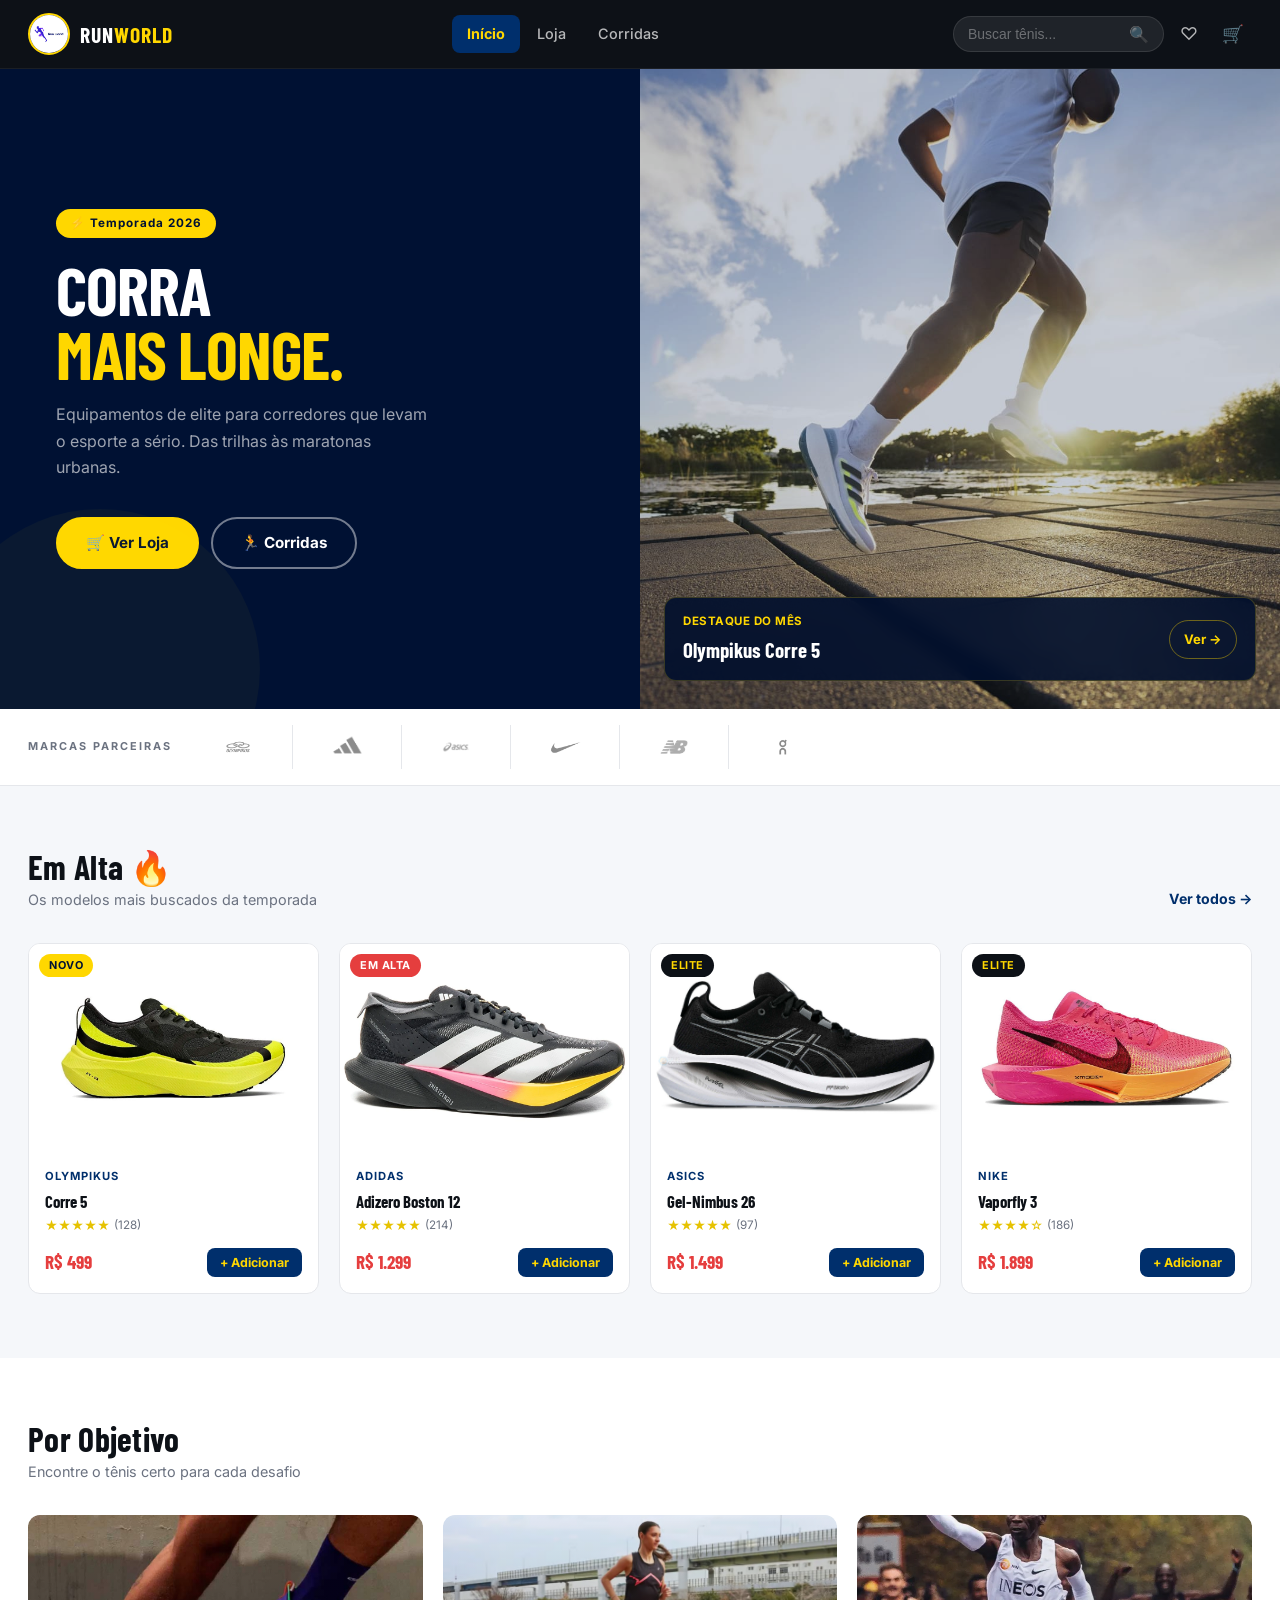
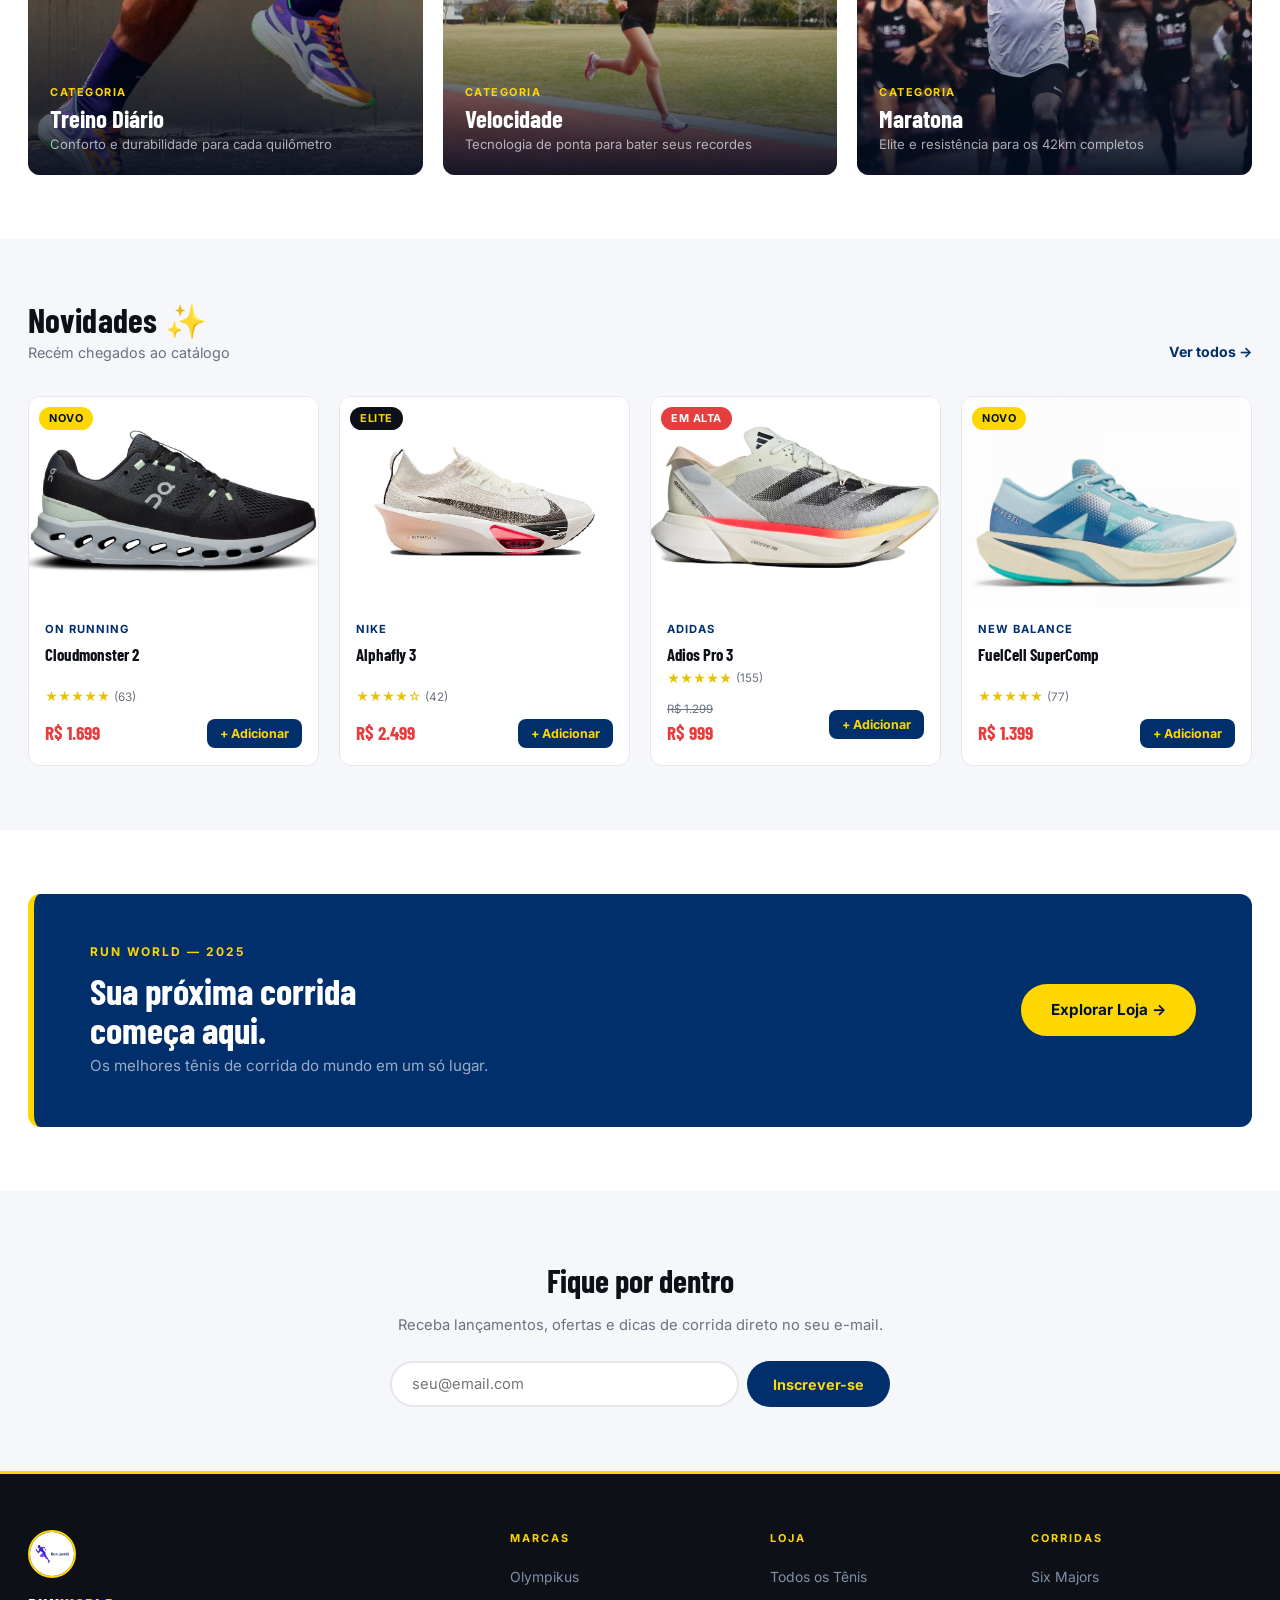
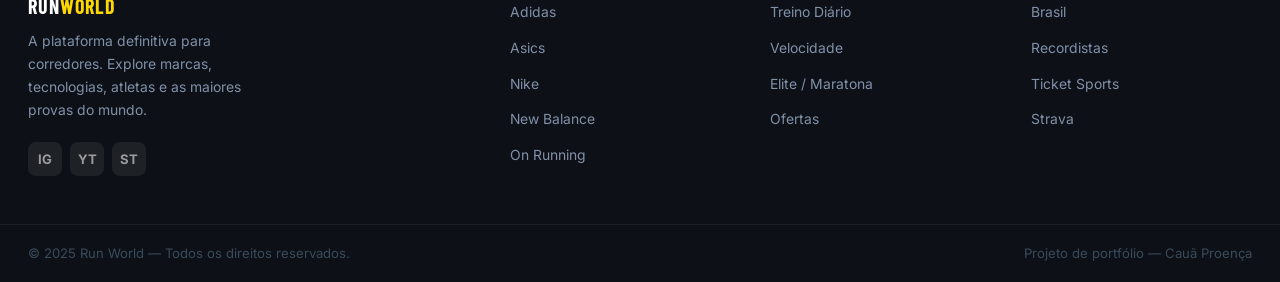
==== commit c152fdb0: "feat : final commit" ====
--- a/index.html
+++ b/index.html
@@ -53,7 +53,7 @@
   <!-- HERO -->
   <section class="hero">
     <div class="hero-content">
-      <span class="hero-tag">&#9889; Temporada 2025</span>
+      <span class="hero-tag">&#9889; Temporada 2026</span>
       <h1 class="hero-title">
         CORRA
         <span class="accent">MAIS LONGE.</span>
@@ -69,7 +69,7 @@
       <div class="hero-img-badge">
         <div>
           <div class="badge-shoe-name">DESTAQUE DO MÊS</div>
-          <div class="badge-shoe-price">Olympikus Corre 4</div>
+          <div class="badge-shoe-price">Olympikus Corre 5</div>
         </div>
         <a href="index.2.html" class="badge-link">Ver →</a>
       </div>
@@ -103,18 +103,18 @@
       </div>
       <div class="products-grid">
 
-        <article class="product-card fade-up" data-brand="olympikus" data-price="799" data-type="velocidade">
-          <div class="card-img-wrap">
-            <img src="IMG/cORRE4.jpeg" alt="Olympikus Corre 4" loading="lazy">
+        <article class="product-card fade-up" data-brand="olympikus" data-price="499" data-type="velocidade">
+          <div class="card-img-wrap">
+            <img src="IMG/Corre5.1.webp" alt="Olympikus Corre 5" loading="lazy">
             <span class="card-badge badge-new">NOVO</span>
             <button class="wishlist-btn" aria-label="Favoritar">&#9825;</button>
           </div>
           <div class="card-body">
             <div class="card-brand">Olympikus</div>
-            <div class="card-name">Corre 4</div>
+            <div class="card-name">Corre 5</div>
             <div class="card-rating">&#9733;&#9733;&#9733;&#9733;&#9733; <span>(128)</span></div>
             <div class="card-footer">
-              <div class="card-price"><span class="old-price">R$ 999</span>R$ 799</div>
+              <div class="card-price">R$ 499</div>
               <button class="btn-add">+ Adicionar</button>
             </div>
           </div>
